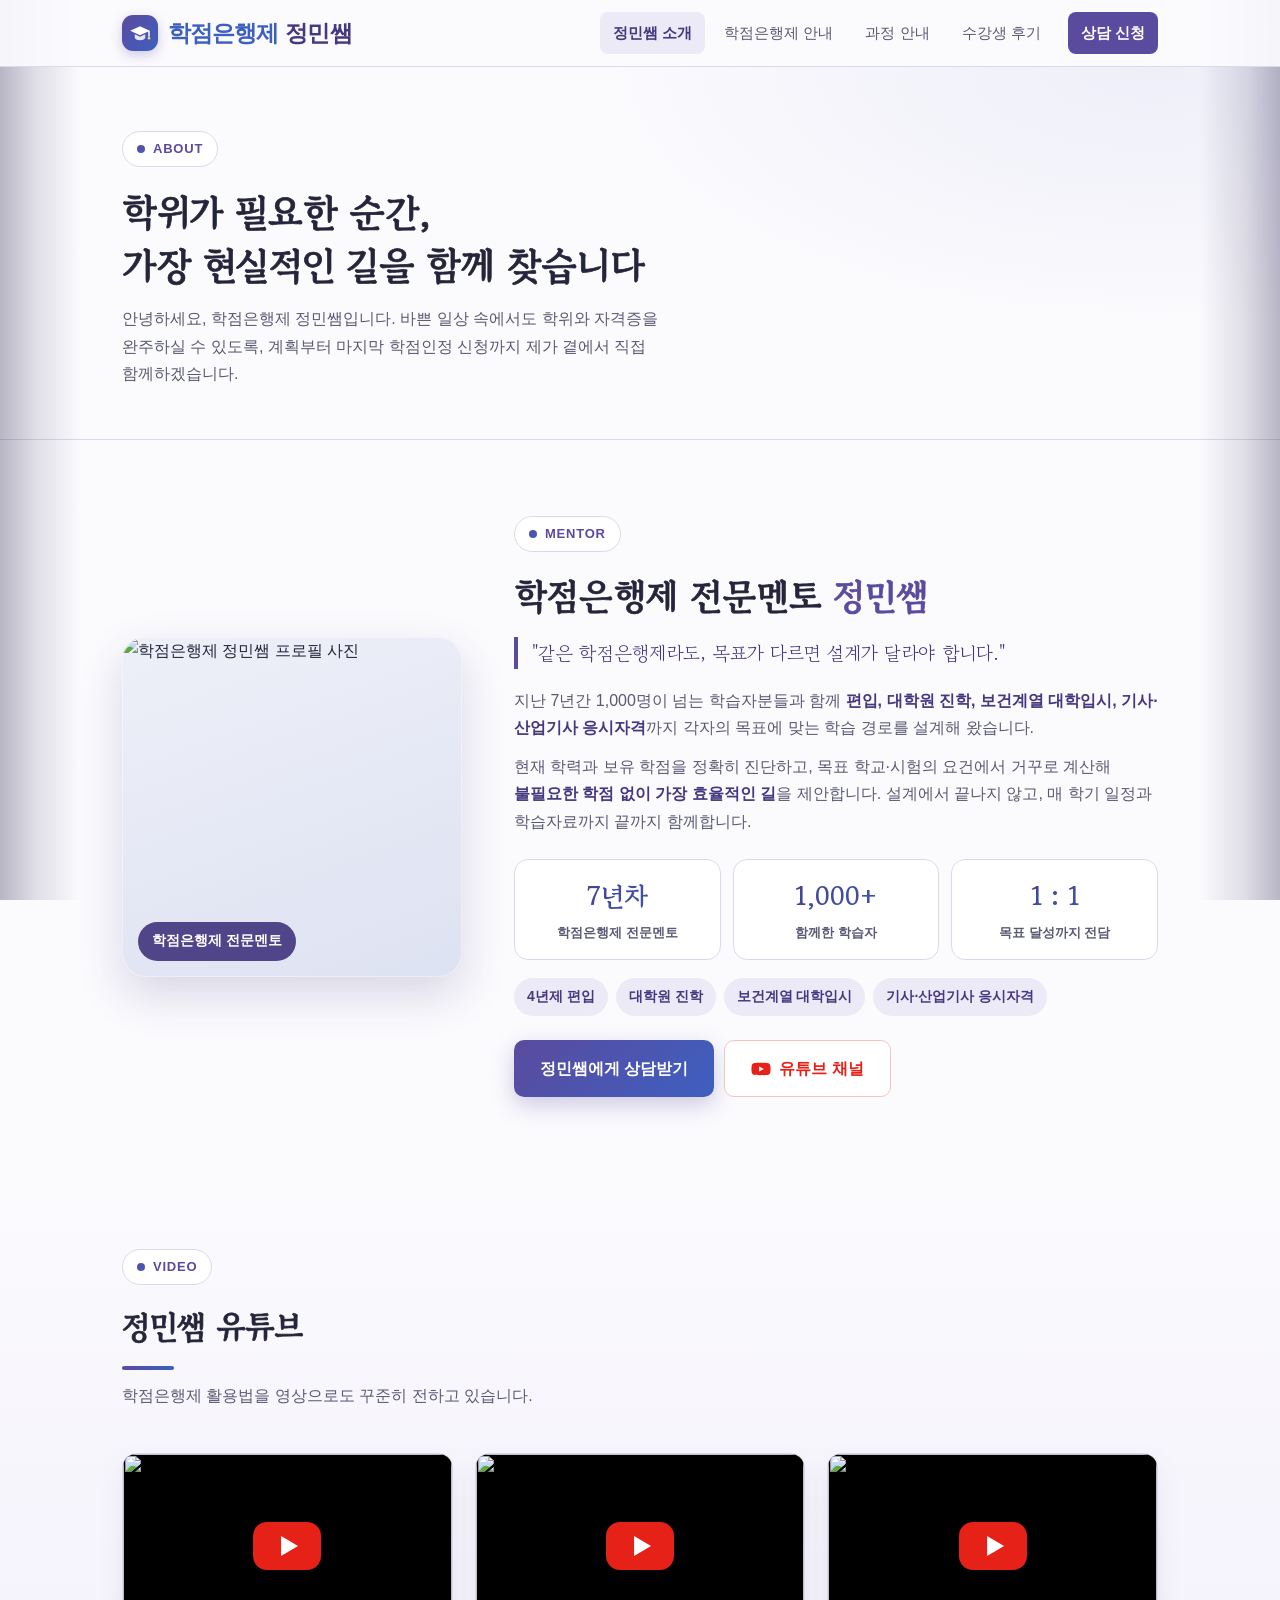
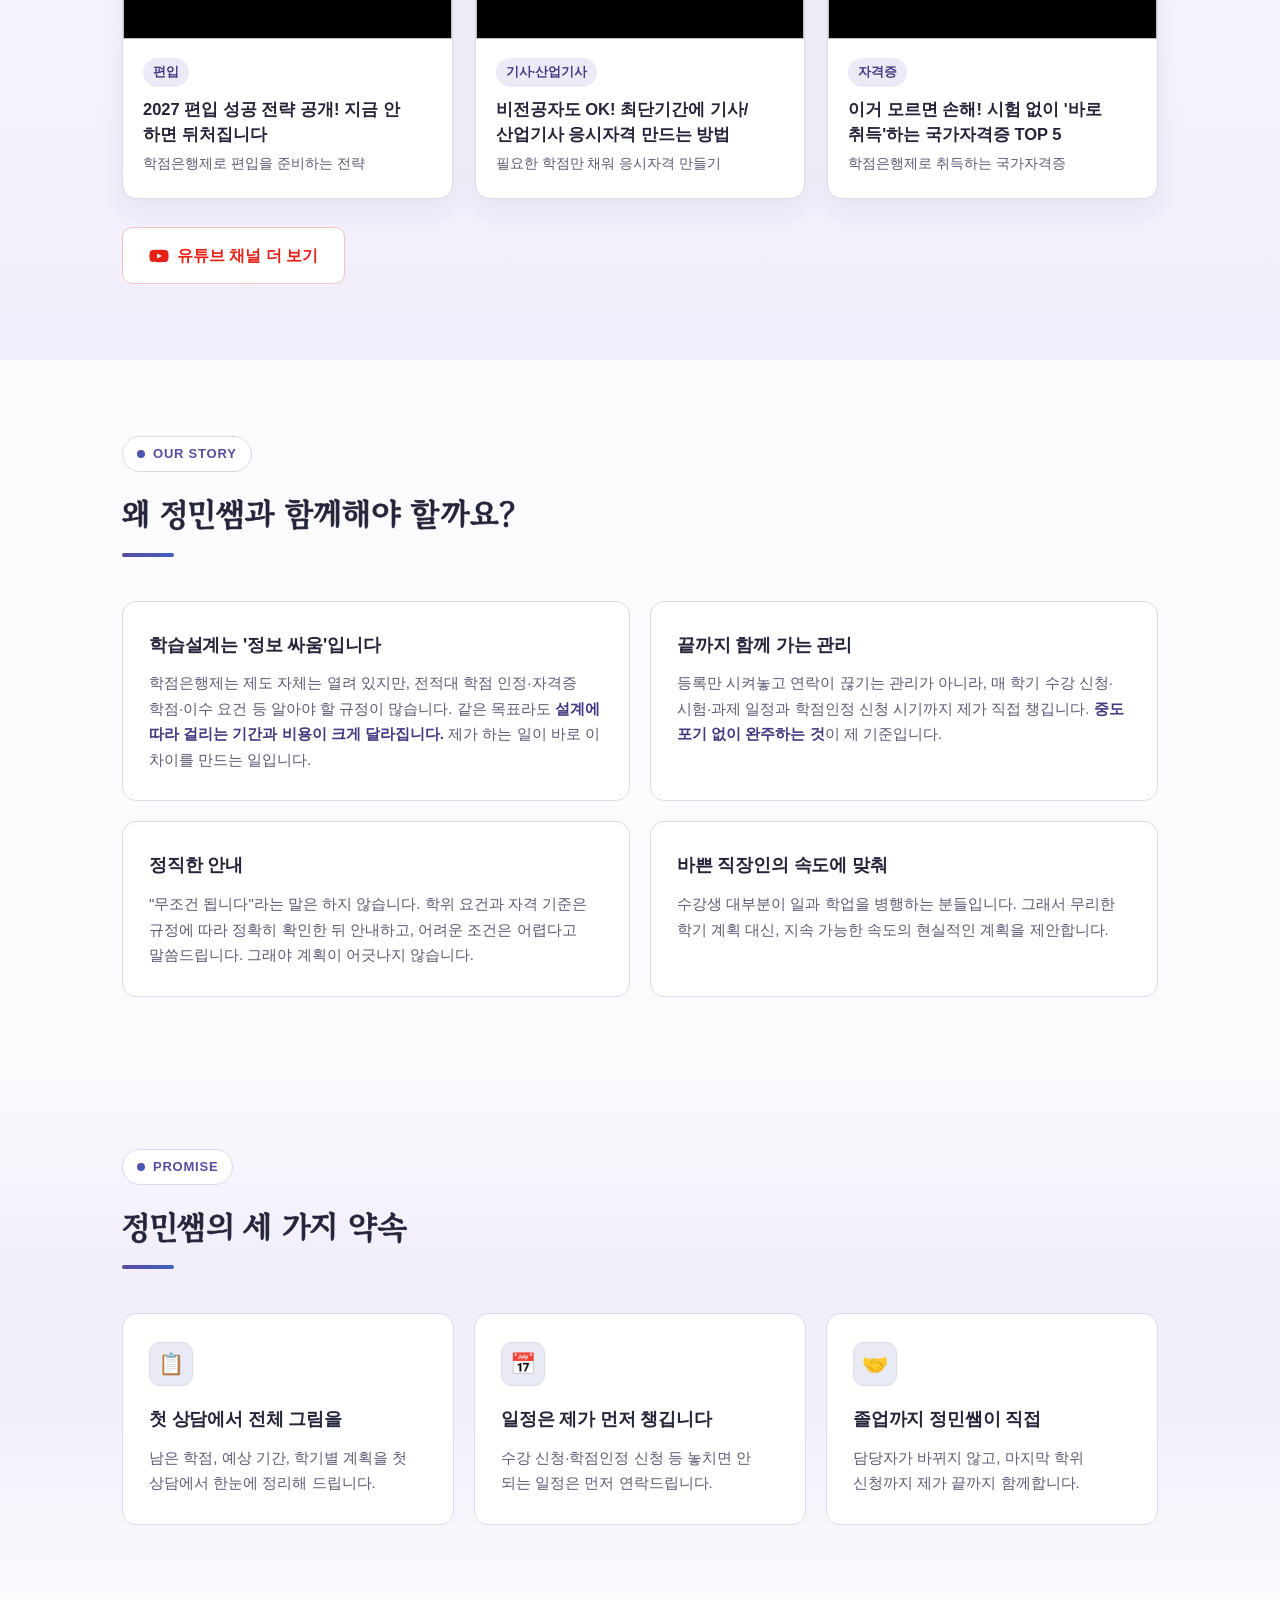
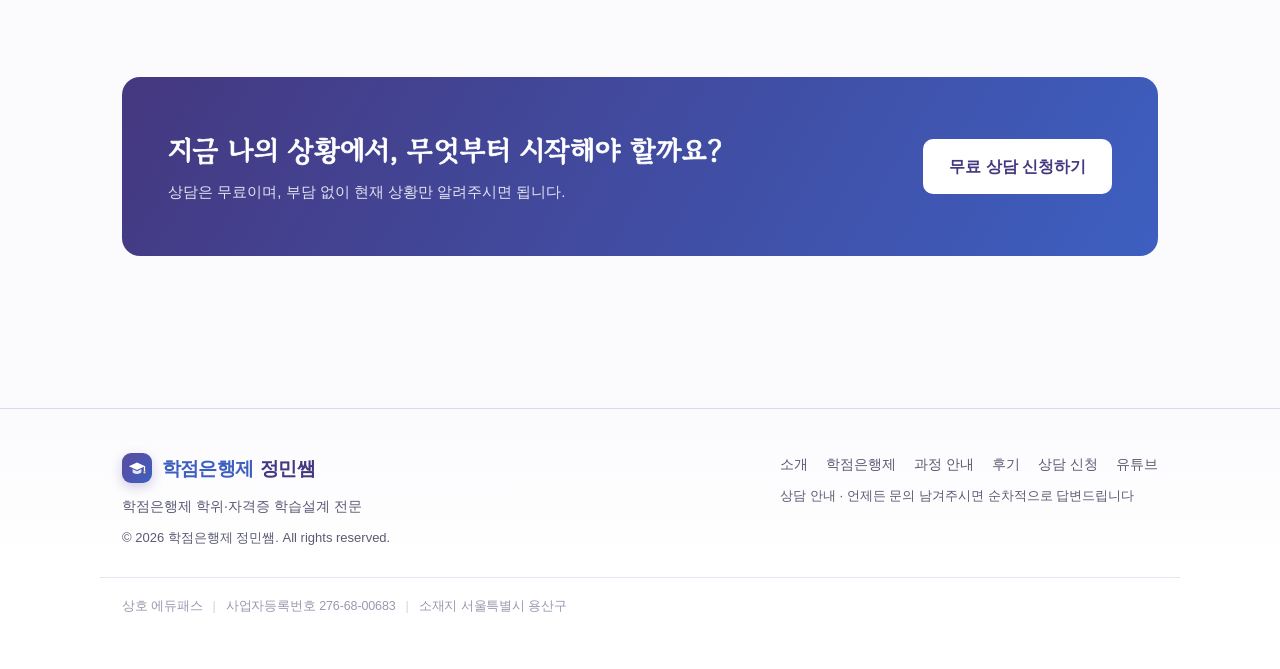
==== about.html @ a23fe47a "푸터에 사업자 정보 추가 (상호·등록번호·소재지) Co-Authored-By: Claude Opus 5.5 <noreply@anthropic.com>" ====
<!DOCTYPE html>
<html lang="ko">
<head>
<!-- Google Analytics (GA4) -->
<script async src="https://www.googletagmanager.com/gtag/js?id=G-W4PQZLHS39"></script>
<script>window.dataLayer=window.dataLayer||[];function gtag(){dataLayer.push(arguments);}gtag('js',new Date());gtag('config','G-W4PQZLHS39');</script>
<meta charset="UTF-8">
<meta name="viewport" content="width=device-width, initial-scale=1.0">
<title>정민쌤 소개 | 학점은행제 정민쌤</title>
<meta name="description" content="학점은행제 학습설계를 1:1로 돕는 정민쌤입니다. 상담부터 학위 취득까지 직접 함께합니다.">
<meta property="og:type" content="website">
<meta property="og:site_name" content="학점은행제 정민쌤">
<meta property="og:title" content="정민쌤 소개 | 학점은행제 정민쌤">
<meta property="og:description" content="학점은행제 학습설계를 1:1로 돕는 정민쌤입니다. 상담부터 학위 취득까지 직접 함께합니다.">
<link rel="canonical" href="https://xn--lg3by4kesd0xa0a5b863pbla.com/about.html">
<meta property="og:url" content="https://xn--lg3by4kesd0xa0a5b863pbla.com/about.html">
<meta property="og:image" content="https://xn--lg3by4kesd0xa0a5b863pbla.com/og-image.png">
<meta property="og:image:width" content="1200">
<meta property="og:image:height" content="630">
<meta name="twitter:card" content="summary_large_image">
<link rel="icon" href="favicon.svg" type="image/svg+xml">
<link rel="icon" href="favicon-32.png" sizes="32x32" type="image/png">
<link rel="apple-touch-icon" href="apple-touch-icon.png">
<link rel="stylesheet" href="style.css?v=19">
</head>
<body>

<header class="site-header">
  <div class="container header-inner">
    <a class="logo" href="index.html"><span class="logo-mark" aria-hidden="true"><svg viewBox="0 0 32 32"><path d="M16 7 3 13l13 6 11-5.1V21h2v-8z" fill="#fff"/><path d="M9 17.6V22c0 2 3.1 3.6 7 3.6s7-1.6 7-3.6v-4.4L16 21z" fill="#fff" opacity=".85"/><circle cx="28" cy="23" r="1.8" fill="#FFD966"/></svg></span><small>학점은행제</small><b>정민쌤</b></a>
    <button class="menu-btn" aria-label="메뉴 열기">☰</button>
    <nav class="gnb">
      <a href="about.html" class="active">정민쌤 소개</a>
      <a href="hakjeom.html">학점은행제 안내</a>
      <a href="courses.html">과정 안내</a>
      <a href="reviews.html">수강생 후기</a>
      <a href="contact.html" class="cta">상담 신청</a>
    </nav>
  </div>
</header>

<section class="page-head">
  <div class="container">
    <span class="chip">ABOUT</span>
    <h1>학위가 필요한 순간,<br>가장 현실적인 길을 함께 찾습니다</h1>
    <p>안녕하세요, 학점은행제 정민쌤입니다. 바쁜 일상 속에서도 학위와 자격증을 완주하실 수 있도록, 계획부터 마지막 학점인정 신청까지 제가 곁에서 직접 함께하겠습니다.</p>
  </div>
</section>

<section class="section profile-section">
  <div class="container">
    <div class="profile">
      <div class="profile-photo"><picture><source srcset="img/profile.webp" type="image/webp"><img src="img/profile.jpg" alt="학점은행제 정민쌤 프로필 사진" width="720" height="720" loading="lazy"></picture><span class="profile-badge">학점은행제 전문멘토</span></div>
      <div class="profile-body">
        <span class="chip">MENTOR</span>
        <h2>학점은행제 전문멘토 <em>정민쌤</em></h2>
        <p class="profile-quote">"같은 학점은행제라도, 목표가 다르면 설계가 달라야 합니다."</p>
        <p>지난 7년간 1,000명이 넘는 학습자분들과 함께 <b>편입, 대학원 진학, 보건계열 대학입시, 기사·산업기사 응시자격</b>까지 각자의 목표에 맞는 학습 경로를 설계해 왔습니다.</p>
        <p>현재 학력과 보유 학점을 정확히 진단하고, 목표 학교·시험의 요건에서 거꾸로 계산해 <b>불필요한 학점 없이 가장 효율적인 길</b>을 제안합니다. 설계에서 끝나지 않고, 매 학기 일정과 학습자료까지 끝까지 함께합니다.</p>
        <div class="profile-stats">
          <div><b>7년차</b><span>학점은행제 전문멘토</span></div>
          <div><b>1,000+</b><span>함께한 학습자</span></div>
          <div><b>1 : 1</b><span>목표 달성까지 전담</span></div>
        </div>
        <div class="profile-tags"><span>4년제 편입</span><span>대학원 진학</span><span>보건계열 대학입시</span><span>기사·산업기사 응시자격</span></div>
        <div class="profile-actions">
          <a href="contact.html" class="btn btn-primary">정민쌤에게 상담받기</a>
          <a href="https://www.youtube.com/@%ED%95%99%EC%A0%90%EC%9D%80%ED%96%89%EC%A0%95%EB%AF%BC%EC%8C%A4" class="btn btn-yt" target="_blank" rel="noopener"><svg viewBox="0 0 24 24" aria-hidden="true"><path fill="currentColor" d="M23 7.2a3 3 0 0 0-2.1-2.1C19 4.6 12 4.6 12 4.6s-7 0-8.9.5A3 3 0 0 0 1 7.2 31 31 0 0 0 .5 12 31 31 0 0 0 1 16.8a3 3 0 0 0 2.1 2.1c1.9.5 8.9.5 8.9.5s7 0 8.9-.5a3 3 0 0 0 2.1-2.1 31 31 0 0 0 .5-4.8 31 31 0 0 0-.5-4.8zM9.75 15.02V8.98L15.5 12z"/></svg> 유튜브 채널</a>
        </div>
      </div>
    </div>
  </div>
</section>

<section class="section video-sec video-sec-about">
  <div class="container">
    <div class="section-head">
      <span class="chip">VIDEO</span>
      <h2>정민쌤 유튜브</h2>
      <p>학점은행제 활용법을 영상으로도 꾸준히 전하고 있습니다.</p>
    </div>
    <div class="video-grid">
      <div class="video-card">
        <button type="button" class="yt-lite" data-id="HngKDcABtgk" aria-label="영상 재생: 2027 편입 성공 전략 공개! 지금 안 하면 뒤처집니다"><img src="https://i.ytimg.com/vi/HngKDcABtgk/maxresdefault.jpg" alt="" loading="lazy" width="1280" height="720"><span class="yt-play" aria-hidden="true"></span></button>
        <div class="video-meta"><span class="video-tag">편입</span><h3>2027 편입 성공 전략 공개! 지금 안 하면 뒤처집니다</h3><p>학점은행제로 편입을 준비하는 전략</p></div>
      </div>
      <div class="video-card">
        <button type="button" class="yt-lite" data-id="hidbJuIBbm8" aria-label="영상 재생: 비전공자도 OK! 최단기간에 기사/산업기사 응시자격 만드는 방법"><img src="https://i.ytimg.com/vi/hidbJuIBbm8/maxresdefault.jpg" alt="" loading="lazy" width="1280" height="720"><span class="yt-play" aria-hidden="true"></span></button>
        <div class="video-meta"><span class="video-tag">기사·산업기사</span><h3>비전공자도 OK! 최단기간에 기사/산업기사 응시자격 만드는 방법</h3><p>필요한 학점만 채워 응시자격 만들기</p></div>
      </div>
      <div class="video-card">
        <button type="button" class="yt-lite" data-id="t68PIwILsS4" aria-label="영상 재생: 이거 모르면 손해! 시험 없이 '바로 취득'하는 국가자격증 TOP 5"><img src="https://i.ytimg.com/vi/t68PIwILsS4/maxresdefault.jpg" alt="" loading="lazy" width="1280" height="720"><span class="yt-play" aria-hidden="true"></span></button>
        <div class="video-meta"><span class="video-tag">자격증</span><h3>이거 모르면 손해! 시험 없이 '바로 취득'하는 국가자격증 TOP 5</h3><p>학점은행제로 취득하는 국가자격증</p></div>
      </div>
    </div>
    <div class="video-more"><a href="https://www.youtube.com/@%ED%95%99%EC%A0%90%EC%9D%80%ED%96%89%EC%A0%95%EB%AF%BC%EC%8C%A4" class="btn btn-yt" target="_blank" rel="noopener"><svg viewBox="0 0 24 24" aria-hidden="true"><path fill="currentColor" d="M23 7.2a3 3 0 0 0-2.1-2.1C19 4.6 12 4.6 12 4.6s-7 0-8.9.5A3 3 0 0 0 1 7.2 31 31 0 0 0 .5 12 31 31 0 0 0 1 16.8a3 3 0 0 0 2.1 2.1c1.9.5 8.9.5 8.9.5s7 0 8.9-.5a3 3 0 0 0 2.1-2.1 31 31 0 0 0 .5-4.8 31 31 0 0 0-.5-4.8zM9.75 15.02V8.98L15.5 12z"/></svg> 유튜브 채널 더 보기</a></div>
  </div>
</section>

<section class="section">
  <div class="container">
    <div class="section-head">
      <span class="chip">OUR STORY</span>
      <h2>왜 정민쌤과 함께해야 할까요?</h2>
    </div>
    <div class="grid-2">
      <div class="card">
        <h3>학습설계는 '정보 싸움'입니다</h3>
        <p>학점은행제는 제도 자체는 열려 있지만, 전적대 학점 인정·자격증 학점·이수 요건 등 알아야 할 규정이 많습니다. 같은 목표라도 <b>설계에 따라 걸리는 기간과 비용이 크게 달라집니다.</b> 제가 하는 일이 바로 이 차이를 만드는 일입니다.</p>
      </div>
      <div class="card">
        <h3>끝까지 함께 가는 관리</h3>
        <p>등록만 시켜놓고 연락이 끊기는 관리가 아니라, 매 학기 수강 신청·시험·과제 일정과 학점인정 신청 시기까지 제가 직접 챙깁니다. <b>중도 포기 없이 완주하는 것</b>이 제 기준입니다.</p>
      </div>
      <div class="card">
        <h3>정직한 안내</h3>
        <p>"무조건 됩니다"라는 말은 하지 않습니다. 학위 요건과 자격 기준은 규정에 따라 정확히 확인한 뒤 안내하고, 어려운 조건은 어렵다고 말씀드립니다. 그래야 계획이 어긋나지 않습니다.</p>
      </div>
      <div class="card">
        <h3>바쁜 직장인의 속도에 맞춰</h3>
        <p>수강생 대부분이 일과 학업을 병행하는 분들입니다. 그래서 무리한 학기 계획 대신, 지속 가능한 속도의 현실적인 계획을 제안합니다.</p>
      </div>
    </div>
  </div>
</section>

<section class="section tint">
  <div class="container">
    <div class="section-head">
      <span class="chip">PROMISE</span>
      <h2>정민쌤의 세 가지 약속</h2>
    </div>
    <div class="grid-3">
      <div class="card">
        <div class="icon">📋</div>
        <h3>첫 상담에서 전체 그림을</h3>
        <p>남은 학점, 예상 기간, 학기별 계획을 첫 상담에서 한눈에 정리해 드립니다.</p>
      </div>
      <div class="card">
        <div class="icon">📅</div>
        <h3>일정은 제가 먼저 챙깁니다</h3>
        <p>수강 신청·학점인정 신청 등 놓치면 안 되는 일정은 먼저 연락드립니다.</p>
      </div>
      <div class="card">
        <div class="icon">🤝</div>
        <h3>졸업까지 정민쌤이 직접</h3>
        <p>담당자가 바뀌지 않고, 마지막 학위 신청까지 제가 끝까지 함께합니다.</p>
      </div>
    </div>
  </div>
</section>

<section class="section">
  <div class="container">
    <div class="cta-band">
      <div>
        <h2>지금 나의 상황에서, 무엇부터 시작해야 할까요?</h2>
        <p>상담은 무료이며, 부담 없이 현재 상황만 알려주시면 됩니다.</p>
      </div>
      <a href="contact.html" class="btn">무료 상담 신청하기</a>
    </div>
  </div>
</section>

<footer class="site-footer">
  <div class="container footer-inner">
    <div>
      <span class="logo"><span class="logo-mark" aria-hidden="true"><svg viewBox="0 0 32 32"><path d="M16 7 3 13l13 6 11-5.1V21h2v-8z" fill="#fff"/><path d="M9 17.6V22c0 2 3.1 3.6 7 3.6s7-1.6 7-3.6v-4.4L16 21z" fill="#fff" opacity=".85"/><circle cx="28" cy="23" r="1.8" fill="#FFD966"/></svg></span><small>학점은행제</small><b>정민쌤</b></span>
      <p>학점은행제 학위·자격증 학습설계 전문</p>
      <p class="copyright">© 2026 학점은행제 정민쌤. All rights reserved.</p>
    </div>
    <div>
      <div class="footer-links">
        <a href="about.html">소개</a>
        <a href="hakjeom.html">학점은행제</a>
        <a href="courses.html">과정 안내</a>
        <a href="reviews.html">후기</a>
        <a href="contact.html">상담 신청</a>
        <a class="footer-yt" href="https://www.youtube.com/@%ED%95%99%EC%A0%90%EC%9D%80%ED%96%89%EC%A0%95%EB%AF%BC%EC%8C%A4" target="_blank" rel="noopener">유튜브</a>
      </div>
      <p class="copyright">상담 안내 · 언제든 문의 남겨주시면 순차적으로 답변드립니다</p>
    </div>
  </div>
  <div class="container footer-biz">
    <span>상호 에듀패스</span><i aria-hidden="true">|</i><span>사업자등록번호 276-68-00683</span><i aria-hidden="true">|</i><span>소재지 서울특별시 용산구</span>
  </div>
</footer>

<script src="script.js?v=19"></script>
<script src="video.js?v=19"></script>
</body>
</html>
---- style.css ----
/* ============================================
   학점은행제 정민쌤 공용 스타일
   팔레트: paper #FBFAFD / ink #24243A / violet #5B4B9E
           blue #3D5FC0 / lilac #EDEAF8 / line #DDD9EC
   서체: Gowun Batang(제목) + Pretendard(본문)
   ============================================ */
@import url('https://cdn.jsdelivr.net/gh/orioncactus/pretendard@v1.3.9/dist/web/static/pretendard.min.css');
@import url('https://fonts.googleapis.com/css2?family=Gowun+Batang:wght@400;700&display=swap');

:root{
  --paper:#FBFAFD;
  --ink:#24243A;
  --sub:#5A5A74;
  --violet:#5B4B9E;
  --violet-deep:#453880;
  --blue:#3D5FC0;
  --lilac:#EDEAF8;
  --line:#DDD9EC;
  --white:#FFFFFF;
  --kakao:#FEE500;
  --radius:14px;
  --display:'Gowun Batang', serif;
  --body:'Pretendard', -apple-system, sans-serif;
}
*{margin:0;padding:0;box-sizing:border-box}
html{scroll-behavior:smooth}
body{font-family:var(--body);color:var(--ink);background:var(--paper);line-height:1.7;font-size:16px;word-break:keep-all;overflow-wrap:break-word}
img{max-width:100%;display:block}
a{color:inherit;text-decoration:none}
.container{max-width:1080px;margin:0 auto;padding:0 22px}

/* ---------- 헤더 ---------- */
.site-header{position:sticky;top:0;z-index:50;background:rgba(251,250,253,.92);backdrop-filter:blur(8px);border-bottom:1px solid var(--line)}
.header-inner{display:flex;align-items:center;justify-content:space-between;height:66px}
.logo{display:flex;align-items:center;gap:9px;font-family:var(--body);white-space:nowrap;line-height:1}
.logo{gap:7px}
.logo-mark{flex:none;width:36px;height:36px;border-radius:11px;background:linear-gradient(135deg,var(--violet),var(--blue));display:grid;place-items:center;margin-right:3px;box-shadow:0 4px 12px rgba(91,75,158,.28)}
.logo-mark svg{width:24px;height:24px}
.logo small,.logo b{font-size:23px;font-weight:900;letter-spacing:-.04em}
.logo small{color:var(--blue)}
.logo b{color:var(--violet-deep)}
.gnb{display:flex;gap:6px;align-items:center}
.gnb a{padding:8px 13px;border-radius:8px;font-size:15px;color:var(--sub);font-weight:500}
.gnb a:hover{background:var(--lilac);color:var(--violet-deep)}
.gnb a.active{color:var(--violet-deep);font-weight:700;background:var(--lilac)}
.gnb .cta{background:var(--violet);color:#fff;font-weight:700;margin-left:8px}
.gnb .cta:hover{background:var(--violet-deep);color:#fff}
.menu-btn{display:none;background:none;border:0;font-size:26px;color:var(--violet-deep);cursor:pointer}

/* ---------- 학점 칩(시그니처 요소) ---------- */
.chip{display:inline-flex;align-items:center;gap:8px;font-size:13px;font-weight:700;letter-spacing:.06em;color:var(--violet);background:var(--white);border:1px solid var(--line);border-radius:999px;padding:6px 14px;margin-bottom:18px}
.chip::before{content:"";width:8px;height:8px;border-radius:50%;background:linear-gradient(135deg,var(--violet),var(--blue))}

/* ---------- 히어로 ---------- */
.hero{padding:84px 0 72px;background:
  radial-gradient(680px 340px at 85% 0%, rgba(61,95,192,.08), transparent),
  radial-gradient(560px 300px at 0% 50%, rgba(91,75,158,.07), transparent)}
.hero-grid{display:grid;grid-template-columns:1.15fr .85fr;gap:56px;align-items:center}
.hero h1{font-family:var(--display);font-size:clamp(30px,4.4vw,44px);line-height:1.42;letter-spacing:-.01em;color:var(--ink)}
.hero h1 em{font-style:normal;color:var(--violet);border-bottom:6px solid rgba(91,75,158,.18)}
.hero p.lead{margin-top:20px;font-size:17.5px;color:var(--sub);max-width:34em}
.hero-actions{margin-top:32px;display:flex;gap:12px;flex-wrap:wrap}

.btn{display:inline-flex;align-items:center;justify-content:center;gap:8px;padding:14px 26px;border-radius:10px;font-weight:700;font-size:16px;border:0;cursor:pointer;transition:transform .15s ease, box-shadow .15s ease}
.btn:hover{transform:translateY(-2px)}
.btn-primary{background:linear-gradient(135deg,var(--violet),var(--blue));color:#fff;box-shadow:0 8px 22px rgba(91,75,158,.28)}
.btn-ghost{background:var(--white);color:var(--violet-deep);border:1.5px solid var(--line)}
.btn-kakao{background:var(--kakao);color:#3A1D1D}

/* 히어로 진도 카드 */
.progress-card{background:var(--white);border:1px solid var(--line);border-radius:var(--radius);padding:30px 28px;box-shadow:0 18px 44px rgba(36,36,58,.08)}
.progress-card h3{font-size:15px;color:var(--sub);font-weight:600;margin-bottom:20px}
.track{margin-bottom:20px}
.track .row{display:flex;justify-content:space-between;font-size:14px;margin-bottom:8px}
.track .row b{color:var(--violet-deep)}
.bar{height:10px;background:var(--lilac);border-radius:999px;overflow:hidden}
.bar i{display:block;height:100%;border-radius:999px;background:linear-gradient(90deg,var(--violet),var(--blue));width:0;transition:width 1.1s cubic-bezier(.22,1,.36,1)}
.progress-note{font-size:13px;color:var(--sub);border-top:1px dashed var(--line);padding-top:16px;margin-top:4px}

/* ---------- 섹션 공통 ---------- */
.section{padding:76px 0}
.section.tint{background:linear-gradient(180deg,var(--paper) 0%,#F2EFFB 35%,#F2EFFB 65%,var(--paper) 100%)}
.section-head{max-width:640px;margin-bottom:44px}
.section-head h2{font-family:var(--display);font-size:clamp(24px,3vw,32px);line-height:1.45;letter-spacing:-.01em}
.section-head p{margin-top:12px;color:var(--sub)}

/* ---------- 카드 그리드 ---------- */
.grid-3{display:grid;grid-template-columns:repeat(3,1fr);gap:20px}
.grid-2{display:grid;grid-template-columns:repeat(2,1fr);gap:20px}
.card{background:var(--white);border:1px solid var(--line);border-radius:var(--radius);padding:28px 26px;transition:box-shadow .2s ease, transform .2s ease}
.card:hover{box-shadow:0 14px 34px rgba(36,36,58,.09);transform:translateY(-3px)}
.card .icon{width:44px;height:44px;border-radius:11px;background:var(--lilac);display:flex;align-items:center;justify-content:center;font-size:21px;margin-bottom:18px}
.card h3{font-size:18px;margin-bottom:10px;letter-spacing:-.01em}
.card p{font-size:15px;color:var(--sub)}
.card .more{display:inline-block;margin-top:16px;font-size:14px;font-weight:700;color:var(--blue)}

/* ---------- 표 ---------- */
.table-wrap{overflow-x:auto;background:var(--white);border:1px solid var(--line);border-radius:var(--radius)}
table{width:100%;border-collapse:collapse;font-size:15px;min-width:560px}
th{background:var(--lilac);color:var(--violet-deep);font-weight:700;text-align:left;padding:14px 18px;white-space:nowrap}
td{padding:14px 18px;border-top:1px solid var(--line);color:var(--sub)}
td b{color:var(--ink)}

/* ---------- 절차 스텝 ---------- */
.steps{display:grid;grid-template-columns:repeat(4,1fr);gap:16px;counter-reset:step}
.step{background:var(--white);border:1px solid var(--line);border-radius:var(--radius);padding:26px 22px;position:relative}
.step::before{counter-increment:step;content:counter(step,decimal-leading-zero);font-family:var(--display);font-weight:700;font-size:15px;color:var(--blue);display:block;margin-bottom:12px}
.step h4{font-size:16.5px;margin-bottom:8px}
.step p{font-size:14px;color:var(--sub)}

/* ---------- 후기 ---------- */
.review-grid{display:grid;grid-template-columns:repeat(3,1fr);gap:20px}
.review{background:var(--white);border:1px solid var(--line);border-radius:var(--radius);padding:26px 24px;display:flex;flex-direction:column;gap:14px}
.review .stars{color:#E8A33D;font-size:15px;letter-spacing:2px}
.review .stars span{color:var(--sub);font-size:13px;letter-spacing:0;margin-left:6px}
.review blockquote{font-size:15px;color:var(--ink);line-height:1.75}
.review .who{font-size:13.5px;color:var(--sub);border-top:1px dashed var(--line);padding-top:14px}
.review .who b{color:var(--violet-deep)}

/* ---------- FAQ ---------- */
details{background:var(--white);border:1px solid var(--line);border-radius:12px;padding:0 22px;margin-bottom:12px}
summary{cursor:pointer;font-weight:700;font-size:16px;padding:18px 0;list-style:none;display:flex;justify-content:space-between;align-items:center}
summary::after{content:"+";font-size:20px;color:var(--violet);transition:transform .2s}
details[open] summary::after{transform:rotate(45deg)}
details .answer{padding:0 0 20px;color:var(--sub);font-size:15px}

/* ---------- 상담 폼 ---------- */
.contact-grid{display:grid;grid-template-columns:1fr .8fr;gap:36px;align-items:start}
.form-card{background:var(--white);border:1px solid var(--line);border-radius:var(--radius);padding:34px 30px}
.field{margin-bottom:20px}
.field label{display:block;font-size:14px;font-weight:700;margin-bottom:8px;color:var(--violet-deep)}
.field label .req{color:#C4453E}
.field input,.field select,.field textarea{width:100%;padding:13px 15px;border:1.5px solid var(--line);border-radius:10px;font-family:var(--body);font-size:15.5px;background:var(--paper);color:var(--ink);transition:border-color .15s}
.field input:focus,.field select:focus,.field textarea:focus{outline:none;border-color:var(--violet)}
.field textarea{min-height:130px;resize:vertical}
.agree{display:flex;gap:10px;align-items:flex-start;font-size:13.5px;color:var(--sub);margin-bottom:24px}
.agree input{margin-top:4px}
.side-card{background:var(--lilac);border-radius:var(--radius);padding:30px 28px}
.side-card h3{font-family:var(--display);font-size:20px;margin-bottom:14px}
.side-card ul{list-style:none;font-size:14.5px;color:var(--sub)}
.side-card li{padding:9px 0;border-bottom:1px dashed rgba(91,75,158,.2)}
.side-card li:last-child{border:0}
.side-card li b{color:var(--violet-deep)}
.form-status{margin-top:14px;font-size:14.5px;font-weight:700;min-height:1em}
.form-status.ok{color:#1F7A4D}
.form-status.error{color:#C0392B}
.form-note{font-size:13px;color:var(--sub);margin-top:14px}

/* ---------- CTA 배너 ---------- */
.cta-band{background:linear-gradient(120deg,var(--violet-deep),var(--blue));color:#fff;border-radius:18px;padding:52px 46px;display:flex;justify-content:space-between;align-items:center;gap:24px;flex-wrap:wrap}
.cta-band h2{font-family:var(--display);font-size:clamp(21px,2.6vw,28px);line-height:1.5}
.cta-band p{margin-top:8px;opacity:.85;font-size:15px}
.cta-band .btn{background:#fff;color:var(--violet-deep)}

/* ---------- 푸터 ---------- */
.site-footer{border-top:1px solid var(--line);padding:44px 0 52px;background:linear-gradient(180deg,var(--paper),var(--white) 60%);margin-top:76px}
.footer-inner{display:flex;justify-content:space-between;gap:30px;flex-wrap:wrap;font-size:14px;color:var(--sub)}
.footer-inner .logo{margin-bottom:12px}
.footer-inner .logo-mark{width:30px;height:30px;border-radius:9px}
.footer-inner .logo-mark svg{width:20px;height:20px}
.footer-inner .logo small,.footer-inner .logo b{font-size:19px}
.footer-links{display:flex;gap:18px}
.footer-links a:hover{color:var(--violet-deep)}
.copyright{margin-top:8px;font-size:13px}

/* ---------- 페이지 타이틀 ---------- */
.page-head{padding:64px 0 52px;border-bottom:1px solid var(--line);background:
  radial-gradient(560px 260px at 90% 0%, rgba(61,95,192,.07), transparent)}
.page-head h1{font-family:var(--display);font-size:clamp(27px,3.6vw,38px);letter-spacing:-.01em;line-height:1.4}
.page-head p{margin-top:14px;color:var(--sub);max-width:36em}

/* ---------- 반응형 ---------- */
@media (max-width:900px){
  .hero-grid,.contact-grid{grid-template-columns:1fr}
  .grid-3,.review-grid{grid-template-columns:repeat(2,1fr)}
  .steps{grid-template-columns:repeat(2,1fr)}
}
@media (max-width:640px){
  .gnb{position:fixed;inset:66px 0 auto 0;background:var(--white);flex-direction:column;align-items:stretch;padding:14px 18px 22px;border-bottom:1px solid var(--line);display:none}
  .gnb.open{display:flex}
  .gnb a{padding:13px 12px}
  .menu-btn{display:block}
  .grid-3,.grid-2,.review-grid,.steps{grid-template-columns:1fr}
  .hero{padding:56px 0 48px}
  .section{padding:56px 0}
  .cta-band{padding:38px 26px}
}
@media (prefers-reduced-motion:reduce){
  *{transition:none!important;animation:none!important}
  html{scroll-behavior:auto}
}

/* ============================================
   v2 추가 — 상담 카드 / 디자인 요소 강화
   ============================================ */


/* 본문 볼드 강조 색상 */
p b, blockquote b, .lead b{color:var(--violet-deep)}
.hl{background:linear-gradient(transparent 62%, rgba(91,75,158,.16) 62%);font-weight:700;color:var(--violet-deep)}

/* 히어로 배경 도트 패턴 */
.hero{position:relative}
.hero::before{content:"";position:absolute;inset:0;background-image:radial-gradient(rgba(91,75,158,.10) 1.2px, transparent 1.2px);background-size:26px 26px;mask-image:linear-gradient(to bottom, black, transparent 78%);pointer-events:none}
.hero .container{position:relative}

/* 섹션 제목 포인트 바 */
.section-head h2::after{content:"";display:block;width:52px;height:4px;border-radius:2px;background:linear-gradient(90deg,var(--violet),var(--blue));margin-top:16px}
.cta-band h2::after{display:none}

/* 상담 채팅 카드 (히어로) */
.chat-card{background:var(--white);border:1px solid var(--line);border-radius:18px;box-shadow:0 22px 52px rgba(36,36,58,.12);overflow:hidden}
.chat-head{display:flex;align-items:center;gap:12px;padding:16px 20px;background:linear-gradient(120deg,var(--violet-deep),var(--blue));color:#fff}
.chat-head .avatar{width:40px;height:40px;border-radius:50%;background:rgba(255,255,255,.18);display:flex;align-items:center;justify-content:center;font-size:19px;flex-shrink:0}
.chat-head b{display:block;font-size:15px}
.chat-head span{font-size:12px;opacity:.8}
.chat-head .online{margin-left:auto;font-size:12px;background:rgba(255,255,255,.16);padding:5px 11px;border-radius:999px;white-space:nowrap}
.chat-body{padding:22px 20px;display:flex;flex-direction:column;gap:12px;background:
  radial-gradient(420px 200px at 100% 0%, rgba(237,234,248,.6), transparent)}
.bubble{max-width:82%;padding:12px 16px;font-size:14.5px;line-height:1.6;border-radius:16px}
@media (prefers-reduced-motion:no-preference){.bubble{opacity:0;transform:translateY(8px);animation:bubbleIn .5s ease forwards}}
.bubble.user{align-self:flex-end;background:var(--lilac);color:var(--ink);border-bottom-right-radius:4px}
.bubble.planner{align-self:flex-start;background:linear-gradient(135deg,var(--violet),var(--blue));color:#fff;border-bottom-left-radius:4px}
.bubble:nth-child(1){animation-delay:.2s}
.bubble:nth-child(2){animation-delay:.9s}
.bubble:nth-child(3){animation-delay:1.7s}
.bubble:nth-child(4){animation-delay:2.5s}
@keyframes bubbleIn{to{opacity:1;transform:translateY(0)}}
.chat-foot{display:flex;align-items:center;gap:10px;border-top:1px solid var(--line);padding:13px 20px;font-size:13.5px;color:var(--sub)}
.chat-foot .dot{width:7px;height:7px;border-radius:50%;background:#3BB273;flex-shrink:0}

/* 숫자 스탯 밴드 */
.stats{display:grid;grid-template-columns:repeat(3,1fr);gap:16px;margin-top:56px}
.stat{border:2px solid transparent;background:linear-gradient(var(--white),var(--white)) padding-box,linear-gradient(135deg,var(--violet),var(--blue),#8FA8FF,var(--violet)) border-box;background-size:100% 100%,300% 300%;border-radius:var(--radius);padding:28px 22px;text-align:center;position:relative;box-shadow:0 10px 28px rgba(91,75,158,.16);animation:statBorder 6s ease infinite,statGlow 3s ease-in-out infinite;transition:transform .2s ease}
.stat:nth-child(2){animation-delay:0s,1s}
.stat:nth-child(3){animation-delay:0s,2s}
.stat:hover{transform:translateY(-4px)}
.stat b{display:block;font-family:var(--display);font-size:32px;letter-spacing:-.01em;margin-bottom:4px;background:linear-gradient(135deg,var(--violet-deep),var(--blue));-webkit-background-clip:text;background-clip:text;color:transparent}
.stat span{font-size:14.5px;font-weight:600;color:var(--ink)}
@keyframes statBorder{0%,100%{background-position:0 0,0% 50%}50%{background-position:0 0,100% 50%}}
@keyframes statGlow{0%,100%{box-shadow:0 10px 28px rgba(91,75,158,.14)}50%{box-shadow:0 10px 34px rgba(61,95,192,.32),0 0 0 4px rgba(91,75,158,.08)}}

/* 후기 카드 인용부호 장식 */
.review{position:relative}
.review::before{content:"\201C";position:absolute;top:8px;right:20px;font-family:var(--display);font-size:64px;line-height:1;color:var(--lilac);pointer-events:none}

/* 카드 아이콘 그라디언트 링 */
.card .icon{background:linear-gradient(135deg,rgba(91,75,158,.12),rgba(61,95,192,.12));border:1px solid var(--line)}

/* 스텝 카드 포인트 */
.step::after{content:"";position:absolute;left:22px;bottom:0;width:34px;height:3px;border-radius:2px 2px 0 0;background:linear-gradient(90deg,var(--violet),var(--blue))}

@media (max-width:640px){
  .stats{grid-template-columns:1fr;margin-top:40px}
  .chat-head .online{display:none}
}

/* 후기 → 카톡 캡처 보기 */
.review-more{margin-top:auto;align-self:flex-start;background:#FEE500;color:#3A1D1D;border:0;border-radius:8px;padding:9px 14px;font-family:var(--body);font-size:13.5px;font-weight:700;cursor:pointer;transition:transform .15s ease}
.review-more:hover{transform:translateY(-2px)}
.kakao-modal{position:fixed;inset:0;z-index:100;background:rgba(20,18,40,.6);display:none;align-items:center;justify-content:center;padding:16px}
.kakao-modal.open{display:flex}
.kakao-box{background:#B2C7DA;border-radius:16px;width:100%;max-width:420px;max-height:88vh;display:flex;flex-direction:column;overflow:hidden;box-shadow:0 24px 60px rgba(0,0,0,.3)}
.kakao-top{display:flex;align-items:center;justify-content:space-between;padding:14px 18px;background:var(--white);font-size:15px;color:var(--violet-deep)}
.kakao-close{background:none;border:0;font-size:20px;color:var(--sub);cursor:pointer;line-height:1}
.kakao-body{overflow-y:auto;padding:14px 12px 18px;display:flex;flex-direction:column;gap:10px}
.kakao-body img{width:100%;height:auto;border-radius:10px;display:block}
.kakao-note{background:var(--white);font-size:12px;color:var(--sub);padding:10px 18px;text-align:center}
.kk-date{align-self:center;background:rgba(0,0,0,.14);color:#fff;font-size:11.5px;padding:4px 12px;border-radius:12px;margin:6px 0}
.kk-row{display:flex;align-items:flex-end;gap:6px}
.kk-row.me{justify-content:flex-end}
.kk-row.them{align-items:flex-start;gap:8px}
.kk-avatar{flex:none;width:38px;height:38px;border-radius:14px;background:#9BBBD4 url("data:image/svg+xml,%3Csvg xmlns='http://www.w3.org/2000/svg' viewBox='0 0 24 24' fill='%23DCE8F2'%3E%3Ccircle cx='12' cy='9' r='4'/%3E%3Cpath d='M4 20c0-4 4-6 8-6s8 2 8 6z'/%3E%3C/svg%3E") center/70% no-repeat}
.kk-col{min-width:0;max-width:78%}
.kk-name{font-size:12px;color:#3B4A5A;margin-bottom:4px}
.kk-line{display:flex;align-items:flex-end;gap:6px}
.kk-bubble{font-size:13.5px;line-height:1.55;padding:8px 11px;border-radius:12px;word-break:keep-all;overflow-wrap:anywhere;color:#1E1E1E}
.kk-row.them .kk-bubble{background:#fff;border-top-left-radius:3px}
.kk-row.me .kk-bubble{background:#FEE500;border-top-right-radius:3px;max-width:78%}
.kk-time{flex:none;font-size:10.5px;color:#4E5D6C;white-space:nowrap}

/* 히어로 칩 확대 */
.hero{padding-top:56px}
.hero .chip{font-size:16px;padding:10px 20px;margin-bottom:24px;letter-spacing:.02em;color:var(--violet-deep);box-shadow:0 4px 14px rgba(91,75,158,.10)}
.hero .chip::before{width:9px;height:9px}
@media (max-width:640px){.hero{padding-top:40px}.hero .chip{font-size:14px;padding:8px 16px}}

@media (max-width:640px){.logo small,.logo b{font-size:20px}.logo-mark{width:32px;height:32px}.logo-mark svg{width:21px;height:21px}}

/* 빠른 상담 버튼 — PC: 우측 하단 동그라미 */
.quick-cta{position:fixed;right:24px;bottom:24px;z-index:60;display:flex;flex-direction:column;gap:12px}
.quick-cta a{position:relative;width:58px;height:58px;border-radius:50%;display:grid;place-items:center;box-shadow:0 8px 22px rgba(36,36,58,.22);transition:transform .15s ease,box-shadow .15s ease}
.quick-cta a:hover{transform:translateY(-3px) scale(1.04);box-shadow:0 12px 28px rgba(36,36,58,.28)}
.quick-cta .qc-ico{display:grid;place-items:center}
.quick-cta svg{width:26px;height:26px}
.quick-cta .qc-kakao{background:#FEE500;color:#3A1D1D}
.quick-cta .qc-apply{background:linear-gradient(135deg,var(--violet),var(--blue));color:#fff;border:2px solid #fff}
.quick-cta .qc-txt{position:absolute;right:70px;top:50%;transform:translateY(-50%);white-space:nowrap;background:var(--ink);color:#fff;font-size:13.5px;font-weight:700;padding:7px 12px;border-radius:8px;opacity:0;pointer-events:none;transition:opacity .15s ease}
.quick-cta a:hover .qc-txt{opacity:1}

/* 빠른 상담 버튼 — 모바일: 하단 고정 바 */
@media (max-width:640px){
  body{padding-bottom:78px}
  .quick-cta{left:0;right:0;bottom:0;flex-direction:row;gap:8px;padding:10px 12px calc(10px + env(safe-area-inset-bottom));background:rgba(255,255,255,.96);backdrop-filter:blur(8px);border-top:1px solid var(--line);box-shadow:0 -6px 20px rgba(36,36,58,.08)}
  .quick-cta a{flex:1;width:auto;height:50px;border-radius:12px;display:flex;align-items:center;justify-content:center;gap:6px;box-shadow:none}
  .quick-cta a:hover{transform:none;box-shadow:none}
  .quick-cta svg{width:19px;height:19px}
  .quick-cta .qc-txt{position:static;transform:none;opacity:1;background:none;color:inherit;padding:0;font-size:15.5px;font-weight:800}
}

/* 정민쌤 프로필 */
.profile{display:grid;grid-template-columns:340px 1fr;gap:52px;align-items:center}
.profile-photo{position:relative;border-radius:24px;overflow:hidden;background:linear-gradient(160deg,#EEF0F8,#DDE2F2);box-shadow:0 18px 44px rgba(69,56,128,.18)}
.profile-photo img{display:block;width:100%;height:auto;aspect-ratio:1/1;object-fit:cover}
.profile-photo::after{content:"";position:absolute;inset:0;border-radius:24px;box-shadow:inset 0 0 0 1px rgba(255,255,255,.4);pointer-events:none}
.profile-badge{position:absolute;left:16px;bottom:16px;background:rgba(69,56,128,.92);color:#fff;font-size:13.5px;font-weight:800;padding:8px 14px;border-radius:999px;backdrop-filter:blur(6px)}
.profile-body h2{font-family:var(--display);font-size:clamp(26px,3.2vw,36px);line-height:1.4;margin-bottom:16px}
.profile-body h2 em{font-style:normal;color:var(--violet)}
.profile-body > p{color:var(--sub);margin-bottom:12px}
.profile-quote{font-family:var(--display);font-size:19px;color:var(--violet-deep)!important;border-left:4px solid var(--violet);padding-left:14px;margin:4px 0 18px!important}
.profile-stats{display:grid;grid-template-columns:repeat(3,1fr);gap:12px;margin:24px 0 18px}
.profile-stats div{background:var(--white);border:1px solid var(--line);border-radius:14px;padding:14px 10px;text-align:center}
.profile-stats b{display:block;font-family:var(--display);font-size:26px;background:linear-gradient(135deg,var(--violet-deep),var(--blue));-webkit-background-clip:text;background-clip:text;color:transparent}
.profile-stats span{font-size:13px;color:var(--sub);font-weight:600}
.profile-tags{display:flex;flex-wrap:wrap;gap:8px;margin:6px 0 24px}
.profile-tags span{background:var(--lilac);color:var(--violet-deep);font-size:14px;font-weight:700;padding:7px 13px;border-radius:999px}
.profile-actions{display:flex;flex-wrap:wrap;gap:10px}
.btn-yt{background:#fff;color:#E62117;border:1.5px solid #F3C4C1}
.btn-yt svg{width:20px;height:20px}
.profile-compact{grid-template-columns:280px 1fr;gap:44px}
.mentor-mini{padding-bottom:0}
@media (max-width:900px){
  .profile,.profile-compact{grid-template-columns:1fr;gap:28px}
  .profile-photo{max-width:340px}
}
@media (max-width:640px){
  .profile-stats b{font-size:21px}
  .profile-stats span{font-size:12px}
  .profile-actions .btn{flex:1}
}

/* 제목 굵게 (Gowun Batang 유지, 획을 살짝 두껍게) */
.hero h1,.page-head h1,.section-head h2,.cta-band h2,.profile-body h2,.side-card h3{font-weight:700;-webkit-text-stroke:.7px currentColor;paint-order:stroke fill}
.hero h1{-webkit-text-stroke-width:.9px}

/* 메인 중간 섹션 컬러 밴드 */
.band-soft{background:linear-gradient(180deg,var(--paper) 0%,#EFEBFA 100%)}
.mentor-mini.band-soft{padding-bottom:76px}

.service-sec{background:linear-gradient(180deg,#EFEBFA 0%,#F4F6FD 55%,var(--paper) 100%)}
.service-sec .card{border:1.5px solid transparent;background:linear-gradient(var(--white),var(--white)) padding-box,linear-gradient(135deg,#D9D2F3,#C9D6F5) border-box;box-shadow:0 10px 26px rgba(69,56,128,.08)}
.service-sec .card:hover{background:linear-gradient(var(--white),var(--white)) padding-box,linear-gradient(135deg,var(--violet),var(--blue)) border-box;box-shadow:0 16px 36px rgba(69,56,128,.16)}
.service-sec .card .icon{width:54px;height:54px;border-radius:15px;font-size:26px;background:linear-gradient(135deg,var(--violet),var(--blue));box-shadow:0 8px 18px rgba(61,95,192,.28)}

.band-dark{position:relative;overflow:hidden;background:linear-gradient(135deg,var(--violet-deep) 0%,#4A4A9E 50%,var(--blue) 100%);color:#fff;border:0}
.band-dark::before,.band-dark::after{content:"";position:absolute;border-radius:50%;pointer-events:none}
.band-dark::before{width:460px;height:460px;right:-120px;top:-180px;background:rgba(255,255,255,.07)}
.band-dark::after{width:300px;height:300px;left:-90px;bottom:-140px;background:rgba(255,255,255,.05)}
.band-dark .container{position:relative;z-index:1}
.band-dark .chip{background:rgba(255,255,255,.12);border-color:rgba(255,255,255,.28);color:#fff}
.band-dark .chip::before{background:#FFD966}
.band-dark .section-head h2{color:#fff}
.band-dark .section-head h2::after{background:linear-gradient(90deg,#FFD966,#fff)}
.band-dark .card{background:rgba(255,255,255,.09);border:1px solid rgba(255,255,255,.22);backdrop-filter:blur(6px);counter-increment:why}
.band-dark .card:hover{background:rgba(255,255,255,.14);box-shadow:0 16px 36px rgba(20,15,60,.25)}
.band-dark .grid-3{counter-reset:why}
.band-dark .card h3{color:#fff}
.band-dark .card h3::before{content:"0" counter(why);display:block;font-family:var(--display);font-size:15px;color:#FFD966;margin-bottom:8px;-webkit-text-stroke:0}
.band-dark .card p{color:rgba(255,255,255,.82)}
.band-dark .card p b{color:#FFE9A6}

.band-review{background:linear-gradient(180deg,var(--paper) 0%,#F1EEFB 40%,#EEF1FC 75%,var(--paper) 100%)}
.band-review .review{border-color:#DCD5F2;box-shadow:0 10px 26px rgba(69,56,128,.07)}
.band-review .review::before{color:#DCD5F2}

/* 유튜브 영상 */
.video-sec{background:var(--paper)}
.video-sec-about{background:linear-gradient(180deg,var(--paper),#F1EEFB)}
.video-grid{display:grid;grid-template-columns:repeat(3,1fr);gap:22px}
.video-card{background:var(--white);border:1px solid var(--line);border-radius:var(--radius);overflow:hidden;box-shadow:0 10px 26px rgba(69,56,128,.08);transition:transform .2s ease,box-shadow .2s ease}
.video-card:hover{transform:translateY(-3px);box-shadow:0 16px 36px rgba(69,56,128,.16)}
.yt-lite,.yt-frame{display:block;width:100%;aspect-ratio:16/9;border:0}
.yt-lite{position:relative;padding:0;cursor:pointer;background:#000}
.yt-lite img{width:100%;height:100%;object-fit:cover;display:block;transition:opacity .2s ease}
.yt-lite:hover img{opacity:.85}
.yt-play{position:absolute;left:50%;top:50%;width:68px;height:48px;transform:translate(-50%,-50%);border-radius:14px;background:#E62117;box-shadow:0 6px 18px rgba(0,0,0,.35);transition:transform .15s ease}
.yt-play::after{content:"";position:absolute;left:50%;top:50%;transform:translate(-35%,-50%);border-style:solid;border-width:10px 0 10px 17px;border-color:transparent transparent transparent #fff}
.yt-lite:hover .yt-play{transform:translate(-50%,-50%) scale(1.08)}
.video-meta{padding:18px 20px 22px}
.video-tag{display:inline-block;background:var(--lilac);color:var(--violet-deep);font-size:12.5px;font-weight:800;padding:4px 10px;border-radius:999px;margin-bottom:10px}
.video-meta h3{font-size:16.5px;line-height:1.5;margin-bottom:6px}
.video-meta p{font-size:14px;color:var(--sub)}
.video-more{margin-top:28px}
.video-link{display:inline-block;margin-top:14px;color:#E62117!important}
.video-modal{position:fixed;inset:0;z-index:110;background:rgba(15,12,35,.75);display:none;align-items:center;justify-content:center;padding:16px}
.video-modal.open{display:flex}
.video-box{position:relative;width:100%;max-width:960px}
.video-slot iframe{display:block;width:100%;aspect-ratio:16/9;border:0;border-radius:12px;background:#000}
.video-close{position:absolute;right:0;top:-44px;background:none;border:0;color:#fff;font-size:26px;cursor:pointer;line-height:1}
@media (max-width:900px){.video-grid{grid-template-columns:1fr 1fr}}
@media (max-width:640px){.video-grid{grid-template-columns:1fr}}

/* PC 와이드 화면: 콘텐츠 바깥 좌우 여백을 가장자리로 갈수록 은은하게 어둡게 */
@media (min-width:1200px){
  body::after{content:"";position:fixed;inset:0;z-index:45;pointer-events:none;
    background:linear-gradient(90deg,
      rgba(30,22,70,.30) 0,
      rgba(30,22,70,.12) calc((50% - 560px) * .45),
      rgba(30,22,70,0) calc(50% - 560px),
      rgba(30,22,70,0) calc(50% + 560px),
      rgba(30,22,70,.12) calc(100% - (50% - 560px) * .45),
      rgba(30,22,70,.30) 100%)}
}

/* 상담폼 선택 버튼 (희망 상담 방식) */
.choice-group{display:grid;grid-template-columns:1fr 1fr;gap:10px}
.choice{position:relative;cursor:pointer;display:block;margin:0!important}
.choice input{position:absolute;opacity:0;width:1px;height:1px}
.choice span{display:flex;align-items:center;justify-content:center;height:50px;border:1.5px solid var(--line);border-radius:10px;background:var(--paper);font-size:15.5px;font-weight:700;color:var(--sub);transition:all .15s ease}
.choice:hover span{border-color:var(--violet)}
.choice input:checked + span{border-color:var(--violet);background:var(--lilac);color:var(--violet-deep);box-shadow:0 0 0 3px rgba(91,75,158,.12)}
.choice input:focus-visible + span{outline:2px solid var(--violet);outline-offset:2px}

/* 푸터 사업자 정보 */
.footer-biz{display:flex;flex-wrap:wrap;align-items:center;gap:6px 10px;margin-top:28px;padding-top:18px;border-top:1px solid rgba(221,217,238,.7);font-size:12.5px;color:#9B98B0;letter-spacing:-.01em}
.footer-biz i{font-style:normal;color:#D3D0E2}
@media (max-width:640px){.footer-biz{font-size:12px;gap:4px 8px}}
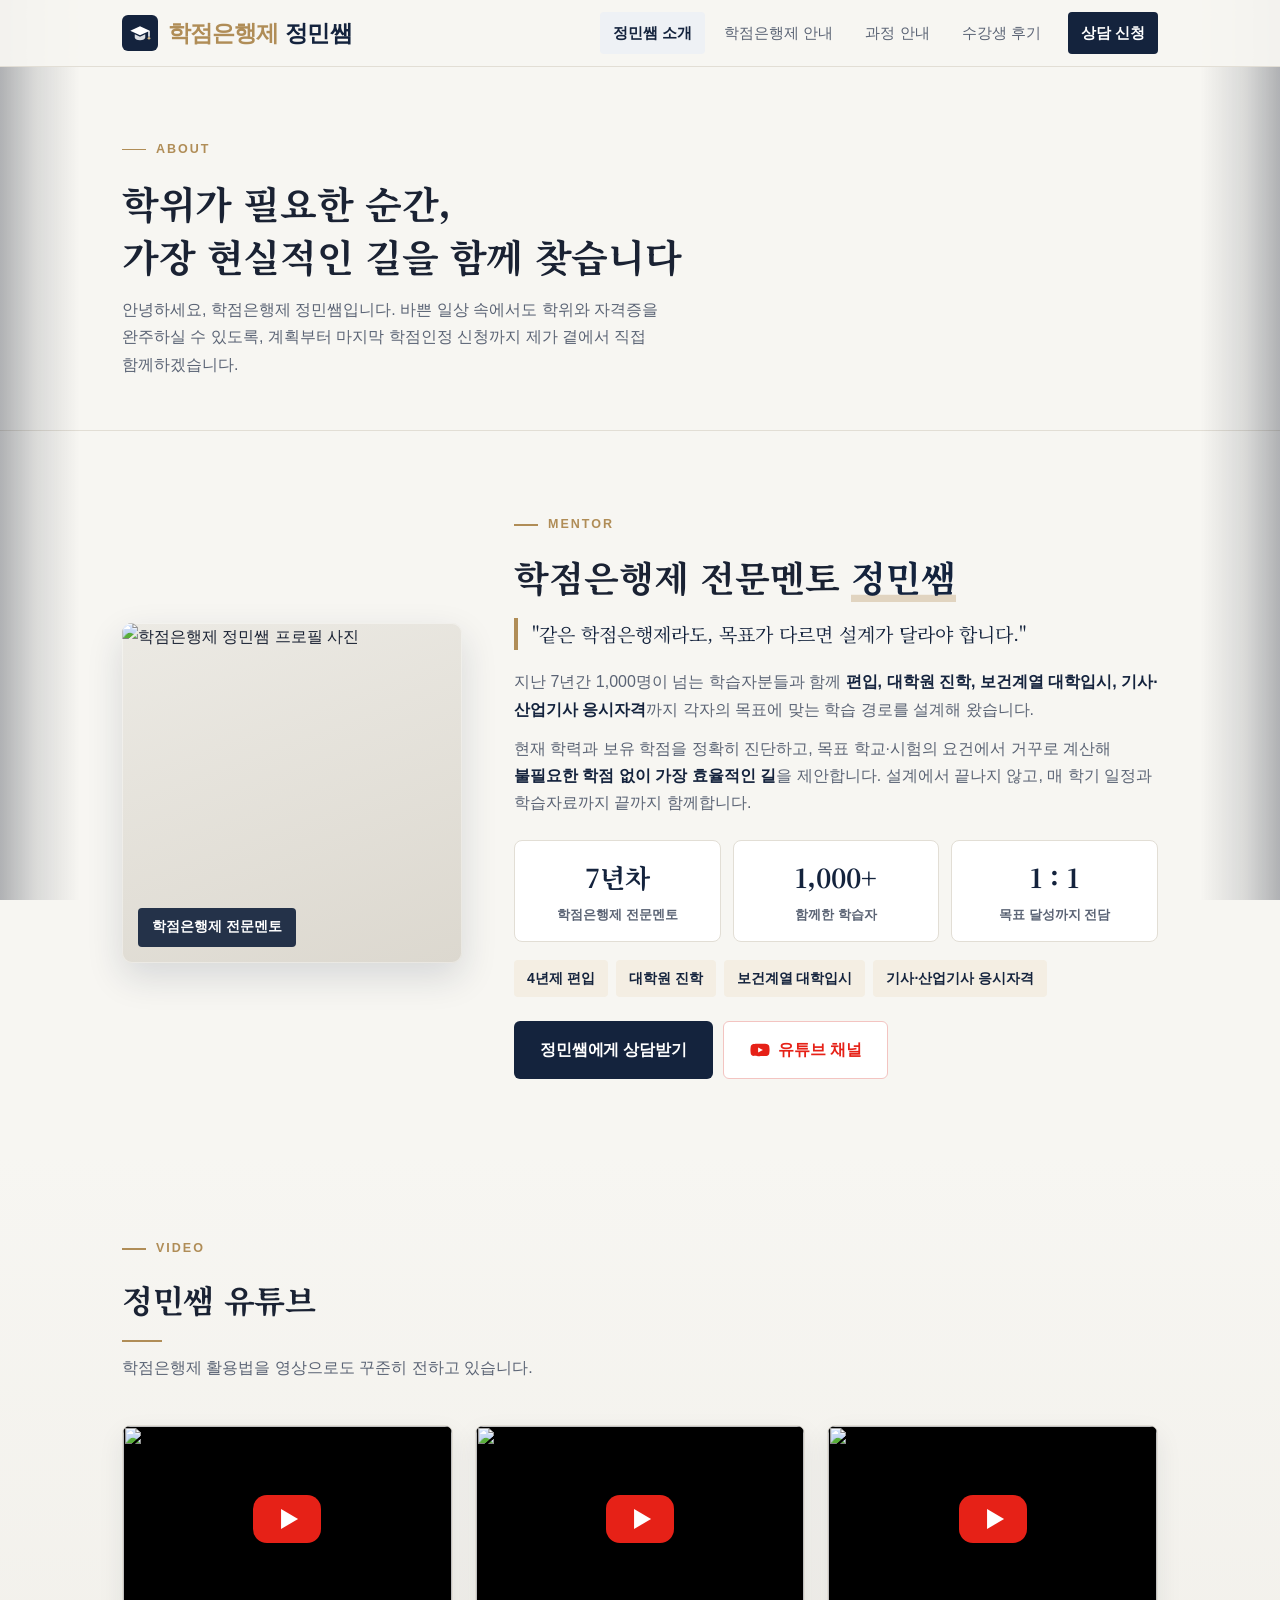
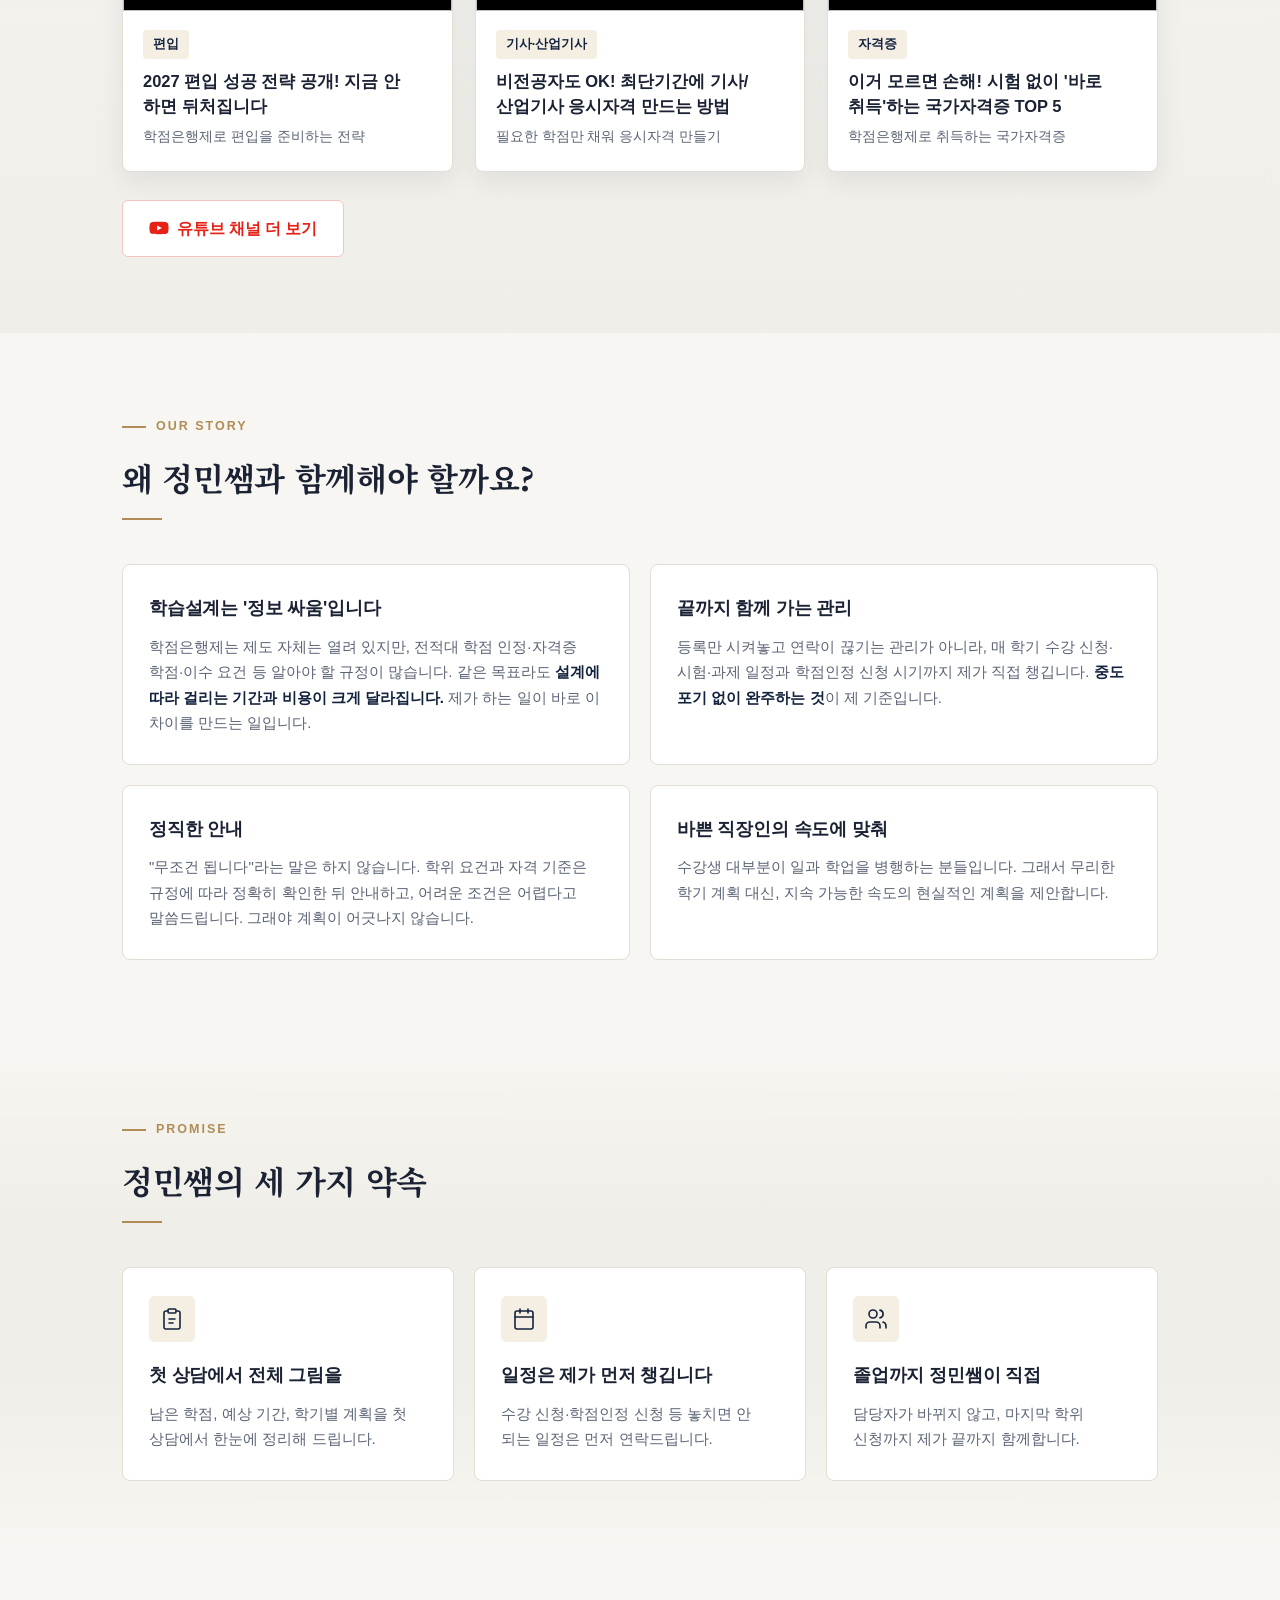
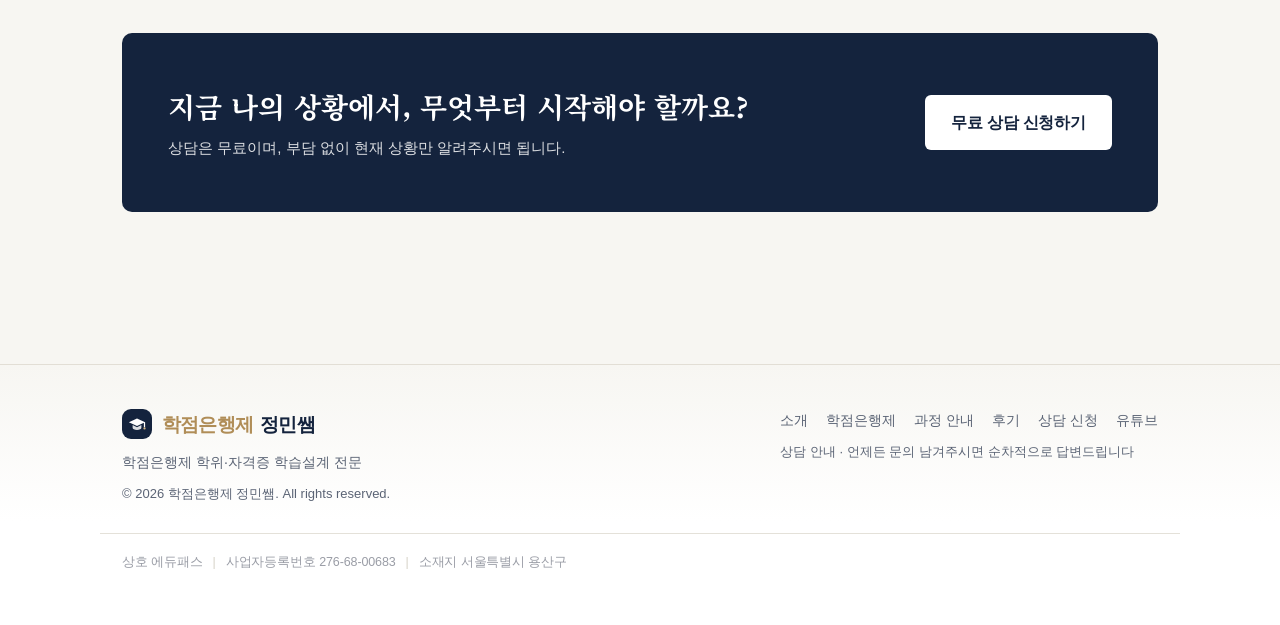
==== commit d99943f5: "네이비·골드 리디자인: 보라 계열 제거, 제목 본명조, 장식 정리 - 팔레트 네이비 #14233D + 골드 #B08D57 + 아이보리 배경 - 제목 Noto Serif KR(본명조" ====
--- a/about.html
+++ b/about.html
@@ -21,13 +21,13 @@
 <link rel="icon" href="favicon.svg" type="image/svg+xml">
 <link rel="icon" href="favicon-32.png" sizes="32x32" type="image/png">
 <link rel="apple-touch-icon" href="apple-touch-icon.png">
-<link rel="stylesheet" href="style.css?v=19">
+<link rel="stylesheet" href="style.css?v=20">
 </head>
 <body>
 
 <header class="site-header">
   <div class="container header-inner">
-    <a class="logo" href="index.html"><span class="logo-mark" aria-hidden="true"><svg viewBox="0 0 32 32"><path d="M16 7 3 13l13 6 11-5.1V21h2v-8z" fill="#fff"/><path d="M9 17.6V22c0 2 3.1 3.6 7 3.6s7-1.6 7-3.6v-4.4L16 21z" fill="#fff" opacity=".85"/><circle cx="28" cy="23" r="1.8" fill="#FFD966"/></svg></span><small>학점은행제</small><b>정민쌤</b></a>
+    <a class="logo" href="index.html"><span class="logo-mark" aria-hidden="true"><svg viewBox="0 0 32 32"><path d="M16 7 3 13l13 6 11-5.1V21h2v-8z" fill="#fff"/><path d="M9 17.6V22c0 2 3.1 3.6 7 3.6s7-1.6 7-3.6v-4.4L16 21z" fill="#fff" opacity=".85"/><circle cx="28" cy="23" r="1.8" fill="#D6BA8A"/></svg></span><small>학점은행제</small><b>정민쌤</b></a>
     <button class="menu-btn" aria-label="메뉴 열기">☰</button>
     <nav class="gnb">
       <a href="about.html" class="active">정민쌤 소개</a>
@@ -132,17 +132,17 @@
     </div>
     <div class="grid-3">
       <div class="card">
-        <div class="icon">📋</div>
+        <div class="icon"><svg viewBox="0 0 24 24" aria-hidden="true"><rect x="8" y="2" width="8" height="4" rx="1"/><path d="M16 4h2a2 2 0 0 1 2 2v14a2 2 0 0 1-2 2H6a2 2 0 0 1-2-2V6a2 2 0 0 1 2-2h2"/><path d="M9 12h6M9 16h4"/></svg></div>
         <h3>첫 상담에서 전체 그림을</h3>
         <p>남은 학점, 예상 기간, 학기별 계획을 첫 상담에서 한눈에 정리해 드립니다.</p>
       </div>
       <div class="card">
-        <div class="icon">📅</div>
+        <div class="icon"><svg viewBox="0 0 24 24" aria-hidden="true"><rect x="3" y="4" width="18" height="18" rx="2"/><path d="M16 2v4M8 2v4M3 10h18"/></svg></div>
         <h3>일정은 제가 먼저 챙깁니다</h3>
         <p>수강 신청·학점인정 신청 등 놓치면 안 되는 일정은 먼저 연락드립니다.</p>
       </div>
       <div class="card">
-        <div class="icon">🤝</div>
+        <div class="icon"><svg viewBox="0 0 24 24" aria-hidden="true"><path d="M16 21v-2a4 4 0 0 0-4-4H6a4 4 0 0 0-4 4v2"/><circle cx="9" cy="7" r="4"/><path d="M22 21v-2a4 4 0 0 0-3-3.9M16 3.1a4 4 0 0 1 0 7.8"/></svg></div>
         <h3>졸업까지 정민쌤이 직접</h3>
         <p>담당자가 바뀌지 않고, 마지막 학위 신청까지 제가 끝까지 함께합니다.</p>
       </div>
@@ -165,7 +165,7 @@
 <footer class="site-footer">
   <div class="container footer-inner">
     <div>
-      <span class="logo"><span class="logo-mark" aria-hidden="true"><svg viewBox="0 0 32 32"><path d="M16 7 3 13l13 6 11-5.1V21h2v-8z" fill="#fff"/><path d="M9 17.6V22c0 2 3.1 3.6 7 3.6s7-1.6 7-3.6v-4.4L16 21z" fill="#fff" opacity=".85"/><circle cx="28" cy="23" r="1.8" fill="#FFD966"/></svg></span><small>학점은행제</small><b>정민쌤</b></span>
+      <span class="logo"><span class="logo-mark" aria-hidden="true"><svg viewBox="0 0 32 32"><path d="M16 7 3 13l13 6 11-5.1V21h2v-8z" fill="#fff"/><path d="M9 17.6V22c0 2 3.1 3.6 7 3.6s7-1.6 7-3.6v-4.4L16 21z" fill="#fff" opacity=".85"/><circle cx="28" cy="23" r="1.8" fill="#D6BA8A"/></svg></span><small>학점은행제</small><b>정민쌤</b></span>
       <p>학점은행제 학위·자격증 학습설계 전문</p>
       <p class="copyright">© 2026 학점은행제 정민쌤. All rights reserved.</p>
     </div>
@@ -186,7 +186,7 @@
   </div>
 </footer>
 
-<script src="script.js?v=19"></script>
-<script src="video.js?v=19"></script>
+<script src="script.js?v=20"></script>
+<script src="video.js?v=20"></script>
 </body>
 </html>
--- a/style.css
+++ b/style.css
@@ -1,25 +1,29 @@
 /* ============================================
    학점은행제 정민쌤 공용 스타일
-   팔레트: paper #FBFAFD / ink #24243A / violet #5B4B9E
-           blue #3D5FC0 / lilac #EDEAF8 / line #DDD9EC
-   서체: Gowun Batang(제목) + Pretendard(본문)
+   팔레트(v3 네이비·골드): paper #F7F6F2 / ink #1A2233 / navy #14233D
+           navy-mid #24406A / gold #B08D57 / line #E2DED5
+   ※ 변수명 --violet* / --blue / --lilac 은 호환용으로 유지(값은 네이비 계열)
+   서체: Noto Serif KR(제목) + Pretendard(본문)
    ============================================ */
 @import url('https://cdn.jsdelivr.net/gh/orioncactus/pretendard@v1.3.9/dist/web/static/pretendard.min.css');
-@import url('https://fonts.googleapis.com/css2?family=Gowun+Batang:wght@400;700&display=swap');
+@import url('https://fonts.googleapis.com/css2?family=Noto+Serif+KR:wght@600;700;900&display=swap');
 
 :root{
-  --paper:#FBFAFD;
-  --ink:#24243A;
-  --sub:#5A5A74;
-  --violet:#5B4B9E;
-  --violet-deep:#453880;
-  --blue:#3D5FC0;
-  --lilac:#EDEAF8;
-  --line:#DDD9EC;
+  --paper:#F7F6F2;
+  --ink:#1A2233;
+  --sub:#5B6475;
+  --violet:#24406A;
+  --violet-deep:#14233D;
+  --blue:#2B4A75;
+  --lilac:#EEF1F5;
+  --line:#E2DED5;
+  --gold:#B08D57;
+  --gold-light:#D6BA8A;
+  --gold-soft:#F4EEE3;
   --white:#FFFFFF;
   --kakao:#FEE500;
-  --radius:14px;
-  --display:'Gowun Batang', serif;
+  --radius:8px;
+  --display:'Noto Serif KR', serif;
   --body:'Pretendard', -apple-system, sans-serif;
 }
 *{margin:0;padding:0;box-sizing:border-box}
@@ -30,11 +34,11 @@
 .container{max-width:1080px;margin:0 auto;padding:0 22px}
 
 /* ---------- 헤더 ---------- */
-.site-header{position:sticky;top:0;z-index:50;background:rgba(251,250,253,.92);backdrop-filter:blur(8px);border-bottom:1px solid var(--line)}
+.site-header{position:sticky;top:0;z-index:50;background:rgba(247,246,242,.94);backdrop-filter:blur(8px);border-bottom:1px solid var(--line)}
 .header-inner{display:flex;align-items:center;justify-content:space-between;height:66px}
 .logo{display:flex;align-items:center;gap:9px;font-family:var(--body);white-space:nowrap;line-height:1}
 .logo{gap:7px}
-.logo-mark{flex:none;width:36px;height:36px;border-radius:11px;background:linear-gradient(135deg,var(--violet),var(--blue));display:grid;place-items:center;margin-right:3px;box-shadow:0 4px 12px rgba(91,75,158,.28)}
+.logo-mark{flex:none;width:36px;height:36px;border-radius:11px;background:var(--violet-deep);display:grid;place-items:center;margin-right:3px;box-shadow:0 4px 12px rgba(20,35,61,.28)}
 .logo-mark svg{width:24px;height:24px}
 .logo small,.logo b{font-size:23px;font-weight:900;letter-spacing:-.04em}
 .logo small{color:var(--blue)}
@@ -49,21 +53,21 @@
 
 /* ---------- 학점 칩(시그니처 요소) ---------- */
 .chip{display:inline-flex;align-items:center;gap:8px;font-size:13px;font-weight:700;letter-spacing:.06em;color:var(--violet);background:var(--white);border:1px solid var(--line);border-radius:999px;padding:6px 14px;margin-bottom:18px}
-.chip::before{content:"";width:8px;height:8px;border-radius:50%;background:linear-gradient(135deg,var(--violet),var(--blue))}
+.chip::before{content:"";width:8px;height:8px;border-radius:50%;background:var(--violet-deep)}
 
 /* ---------- 히어로 ---------- */
 .hero{padding:84px 0 72px;background:
-  radial-gradient(680px 340px at 85% 0%, rgba(61,95,192,.08), transparent),
-  radial-gradient(560px 300px at 0% 50%, rgba(91,75,158,.07), transparent)}
+  radial-gradient(680px 340px at 85% 0%, rgba(43,74,117,.08), transparent),
+  radial-gradient(560px 300px at 0% 50%, rgba(20,35,61,.07), transparent)}
 .hero-grid{display:grid;grid-template-columns:1.15fr .85fr;gap:56px;align-items:center}
 .hero h1{font-family:var(--display);font-size:clamp(30px,4.4vw,44px);line-height:1.42;letter-spacing:-.01em;color:var(--ink)}
-.hero h1 em{font-style:normal;color:var(--violet);border-bottom:6px solid rgba(91,75,158,.18)}
+.hero h1 em{font-style:normal;color:var(--violet);border-bottom:6px solid rgba(20,35,61,.18)}
 .hero p.lead{margin-top:20px;font-size:17.5px;color:var(--sub);max-width:34em}
 .hero-actions{margin-top:32px;display:flex;gap:12px;flex-wrap:wrap}
 
 .btn{display:inline-flex;align-items:center;justify-content:center;gap:8px;padding:14px 26px;border-radius:10px;font-weight:700;font-size:16px;border:0;cursor:pointer;transition:transform .15s ease, box-shadow .15s ease}
 .btn:hover{transform:translateY(-2px)}
-.btn-primary{background:linear-gradient(135deg,var(--violet),var(--blue));color:#fff;box-shadow:0 8px 22px rgba(91,75,158,.28)}
+.btn-primary{background:var(--violet-deep);color:#fff;box-shadow:0 8px 22px rgba(20,35,61,.28)}
 .btn-ghost{background:var(--white);color:var(--violet-deep);border:1.5px solid var(--line)}
 .btn-kakao{background:var(--kakao);color:#3A1D1D}
 
@@ -74,12 +78,12 @@
 .track .row{display:flex;justify-content:space-between;font-size:14px;margin-bottom:8px}
 .track .row b{color:var(--violet-deep)}
 .bar{height:10px;background:var(--lilac);border-radius:999px;overflow:hidden}
-.bar i{display:block;height:100%;border-radius:999px;background:linear-gradient(90deg,var(--violet),var(--blue));width:0;transition:width 1.1s cubic-bezier(.22,1,.36,1)}
+.bar i{display:block;height:100%;border-radius:999px;background:var(--gold);width:0;transition:width 1.1s cubic-bezier(.22,1,.36,1)}
 .progress-note{font-size:13px;color:var(--sub);border-top:1px dashed var(--line);padding-top:16px;margin-top:4px}
 
 /* ---------- 섹션 공통 ---------- */
 .section{padding:76px 0}
-.section.tint{background:linear-gradient(180deg,var(--paper) 0%,#F2EFFB 35%,#F2EFFB 65%,var(--paper) 100%)}
+.section.tint{background:linear-gradient(180deg,var(--paper) 0%,#F0EEE8 35%,#F0EEE8 65%,var(--paper) 100%)}
 .section-head{max-width:640px;margin-bottom:44px}
 .section-head h2{font-family:var(--display);font-size:clamp(24px,3vw,32px);line-height:1.45;letter-spacing:-.01em}
 .section-head p{margin-top:12px;color:var(--sub)}
@@ -138,7 +142,7 @@
 .side-card{background:var(--lilac);border-radius:var(--radius);padding:30px 28px}
 .side-card h3{font-family:var(--display);font-size:20px;margin-bottom:14px}
 .side-card ul{list-style:none;font-size:14.5px;color:var(--sub)}
-.side-card li{padding:9px 0;border-bottom:1px dashed rgba(91,75,158,.2)}
+.side-card li{padding:9px 0;border-bottom:1px dashed rgba(20,35,61,.2)}
 .side-card li:last-child{border:0}
 .side-card li b{color:var(--violet-deep)}
 .form-status{margin-top:14px;font-size:14.5px;font-weight:700;min-height:1em}
@@ -147,7 +151,7 @@
 .form-note{font-size:13px;color:var(--sub);margin-top:14px}
 
 /* ---------- CTA 배너 ---------- */
-.cta-band{background:linear-gradient(120deg,var(--violet-deep),var(--blue));color:#fff;border-radius:18px;padding:52px 46px;display:flex;justify-content:space-between;align-items:center;gap:24px;flex-wrap:wrap}
+.cta-band{background:var(--violet-deep);color:#fff;border-radius:18px;padding:52px 46px;display:flex;justify-content:space-between;align-items:center;gap:24px;flex-wrap:wrap}
 .cta-band h2{font-family:var(--display);font-size:clamp(21px,2.6vw,28px);line-height:1.5}
 .cta-band p{margin-top:8px;opacity:.85;font-size:15px}
 .cta-band .btn{background:#fff;color:var(--violet-deep)}
@@ -165,7 +169,7 @@
 
 /* ---------- 페이지 타이틀 ---------- */
 .page-head{padding:64px 0 52px;border-bottom:1px solid var(--line);background:
-  radial-gradient(560px 260px at 90% 0%, rgba(61,95,192,.07), transparent)}
+  radial-gradient(560px 260px at 90% 0%, rgba(43,74,117,.07), transparent)}
 .page-head h1{font-family:var(--display);font-size:clamp(27px,3.6vw,38px);letter-spacing:-.01em;line-height:1.4}
 .page-head p{margin-top:14px;color:var(--sub);max-width:36em}
 
@@ -197,30 +201,30 @@
 
 /* 본문 볼드 강조 색상 */
 p b, blockquote b, .lead b{color:var(--violet-deep)}
-.hl{background:linear-gradient(transparent 62%, rgba(91,75,158,.16) 62%);font-weight:700;color:var(--violet-deep)}
+.hl{background:linear-gradient(transparent 62%, rgba(20,35,61,.16) 62%);font-weight:700;color:var(--violet-deep)}
 
 /* 히어로 배경 도트 패턴 */
 .hero{position:relative}
-.hero::before{content:"";position:absolute;inset:0;background-image:radial-gradient(rgba(91,75,158,.10) 1.2px, transparent 1.2px);background-size:26px 26px;mask-image:linear-gradient(to bottom, black, transparent 78%);pointer-events:none}
+.hero::before{content:"";position:absolute;inset:0;background-image:radial-gradient(rgba(20,35,61,.10) 1.2px, transparent 1.2px);background-size:26px 26px;mask-image:linear-gradient(to bottom, black, transparent 78%);pointer-events:none}
 .hero .container{position:relative}
 
 /* 섹션 제목 포인트 바 */
-.section-head h2::after{content:"";display:block;width:52px;height:4px;border-radius:2px;background:linear-gradient(90deg,var(--violet),var(--blue));margin-top:16px}
+.section-head h2::after{content:"";display:block;width:52px;height:4px;border-radius:2px;background:var(--gold);margin-top:16px}
 .cta-band h2::after{display:none}
 
 /* 상담 채팅 카드 (히어로) */
 .chat-card{background:var(--white);border:1px solid var(--line);border-radius:18px;box-shadow:0 22px 52px rgba(36,36,58,.12);overflow:hidden}
-.chat-head{display:flex;align-items:center;gap:12px;padding:16px 20px;background:linear-gradient(120deg,var(--violet-deep),var(--blue));color:#fff}
+.chat-head{display:flex;align-items:center;gap:12px;padding:16px 20px;background:var(--violet-deep);color:#fff}
 .chat-head .avatar{width:40px;height:40px;border-radius:50%;background:rgba(255,255,255,.18);display:flex;align-items:center;justify-content:center;font-size:19px;flex-shrink:0}
 .chat-head b{display:block;font-size:15px}
 .chat-head span{font-size:12px;opacity:.8}
 .chat-head .online{margin-left:auto;font-size:12px;background:rgba(255,255,255,.16);padding:5px 11px;border-radius:999px;white-space:nowrap}
 .chat-body{padding:22px 20px;display:flex;flex-direction:column;gap:12px;background:
-  radial-gradient(420px 200px at 100% 0%, rgba(237,234,248,.6), transparent)}
+  radial-gradient(420px 200px at 100% 0%, rgba(238,241,245,.6), transparent)}
 .bubble{max-width:82%;padding:12px 16px;font-size:14.5px;line-height:1.6;border-radius:16px}
 @media (prefers-reduced-motion:no-preference){.bubble{opacity:0;transform:translateY(8px);animation:bubbleIn .5s ease forwards}}
 .bubble.user{align-self:flex-end;background:var(--lilac);color:var(--ink);border-bottom-right-radius:4px}
-.bubble.planner{align-self:flex-start;background:linear-gradient(135deg,var(--violet),var(--blue));color:#fff;border-bottom-left-radius:4px}
+.bubble.planner{align-self:flex-start;background:var(--violet-deep);color:#fff;border-bottom-left-radius:4px}
 .bubble:nth-child(1){animation-delay:.2s}
 .bubble:nth-child(2){animation-delay:.9s}
 .bubble:nth-child(3){animation-delay:1.7s}
@@ -231,24 +235,24 @@
 
 /* 숫자 스탯 밴드 */
 .stats{display:grid;grid-template-columns:repeat(3,1fr);gap:16px;margin-top:56px}
-.stat{border:2px solid transparent;background:linear-gradient(var(--white),var(--white)) padding-box,linear-gradient(135deg,var(--violet),var(--blue),#8FA8FF,var(--violet)) border-box;background-size:100% 100%,300% 300%;border-radius:var(--radius);padding:28px 22px;text-align:center;position:relative;box-shadow:0 10px 28px rgba(91,75,158,.16);animation:statBorder 6s ease infinite,statGlow 3s ease-in-out infinite;transition:transform .2s ease}
+.stat{border:2px solid transparent;background:linear-gradient(var(--white),var(--white)) padding-box,linear-gradient(135deg,var(--violet),var(--blue),#8FA8FF,var(--violet)) border-box;background-size:100% 100%,300% 300%;border-radius:var(--radius);padding:28px 22px;text-align:center;position:relative;box-shadow:0 10px 28px rgba(20,35,61,.16);animation:statBorder 6s ease infinite,statGlow 3s ease-in-out infinite;transition:transform .2s ease}
 .stat:nth-child(2){animation-delay:0s,1s}
 .stat:nth-child(3){animation-delay:0s,2s}
 .stat:hover{transform:translateY(-4px)}
 .stat b{display:block;font-family:var(--display);font-size:32px;letter-spacing:-.01em;margin-bottom:4px;background:linear-gradient(135deg,var(--violet-deep),var(--blue));-webkit-background-clip:text;background-clip:text;color:transparent}
 .stat span{font-size:14.5px;font-weight:600;color:var(--ink)}
 @keyframes statBorder{0%,100%{background-position:0 0,0% 50%}50%{background-position:0 0,100% 50%}}
-@keyframes statGlow{0%,100%{box-shadow:0 10px 28px rgba(91,75,158,.14)}50%{box-shadow:0 10px 34px rgba(61,95,192,.32),0 0 0 4px rgba(91,75,158,.08)}}
+@keyframes statGlow{0%,100%{box-shadow:0 10px 28px rgba(20,35,61,.14)}50%{box-shadow:0 10px 34px rgba(43,74,117,.32),0 0 0 4px rgba(20,35,61,.08)}}
 
 /* 후기 카드 인용부호 장식 */
 .review{position:relative}
 .review::before{content:"\201C";position:absolute;top:8px;right:20px;font-family:var(--display);font-size:64px;line-height:1;color:var(--lilac);pointer-events:none}
 
 /* 카드 아이콘 그라디언트 링 */
-.card .icon{background:linear-gradient(135deg,rgba(91,75,158,.12),rgba(61,95,192,.12));border:1px solid var(--line)}
+.card .icon{background:linear-gradient(135deg,rgba(20,35,61,.12),rgba(43,74,117,.12));border:1px solid var(--line)}
 
 /* 스텝 카드 포인트 */
-.step::after{content:"";position:absolute;left:22px;bottom:0;width:34px;height:3px;border-radius:2px 2px 0 0;background:linear-gradient(90deg,var(--violet),var(--blue))}
+.step::after{content:"";position:absolute;left:22px;bottom:0;width:34px;height:3px;border-radius:2px 2px 0 0;background:var(--gold)}
 
 @media (max-width:640px){
   .stats{grid-template-columns:1fr;margin-top:40px}
@@ -258,7 +262,7 @@
 /* 후기 → 카톡 캡처 보기 */
 .review-more{margin-top:auto;align-self:flex-start;background:#FEE500;color:#3A1D1D;border:0;border-radius:8px;padding:9px 14px;font-family:var(--body);font-size:13.5px;font-weight:700;cursor:pointer;transition:transform .15s ease}
 .review-more:hover{transform:translateY(-2px)}
-.kakao-modal{position:fixed;inset:0;z-index:100;background:rgba(20,18,40,.6);display:none;align-items:center;justify-content:center;padding:16px}
+.kakao-modal{position:fixed;inset:0;z-index:100;background:rgba(10,16,28,.6);display:none;align-items:center;justify-content:center;padding:16px}
 .kakao-modal.open{display:flex}
 .kakao-box{background:#B2C7DA;border-radius:16px;width:100%;max-width:420px;max-height:88vh;display:flex;flex-direction:column;overflow:hidden;box-shadow:0 24px 60px rgba(0,0,0,.3)}
 .kakao-top{display:flex;align-items:center;justify-content:space-between;padding:14px 18px;background:var(--white);font-size:15px;color:var(--violet-deep)}
@@ -281,7 +285,7 @@
 
 /* 히어로 칩 확대 */
 .hero{padding-top:56px}
-.hero .chip{font-size:16px;padding:10px 20px;margin-bottom:24px;letter-spacing:.02em;color:var(--violet-deep);box-shadow:0 4px 14px rgba(91,75,158,.10)}
+.hero .chip{font-size:16px;padding:10px 20px;margin-bottom:24px;letter-spacing:.02em;color:var(--violet-deep);box-shadow:0 4px 14px rgba(20,35,61,.10)}
 .hero .chip::before{width:9px;height:9px}
 @media (max-width:640px){.hero{padding-top:40px}.hero .chip{font-size:14px;padding:8px 16px}}
 
@@ -294,7 +298,7 @@
 .quick-cta .qc-ico{display:grid;place-items:center}
 .quick-cta svg{width:26px;height:26px}
 .quick-cta .qc-kakao{background:#FEE500;color:#3A1D1D}
-.quick-cta .qc-apply{background:linear-gradient(135deg,var(--violet),var(--blue));color:#fff;border:2px solid #fff}
+.quick-cta .qc-apply{background:var(--violet-deep);color:#fff;border:2px solid #fff}
 .quick-cta .qc-txt{position:absolute;right:70px;top:50%;transform:translateY(-50%);white-space:nowrap;background:var(--ink);color:#fff;font-size:13.5px;font-weight:700;padding:7px 12px;border-radius:8px;opacity:0;pointer-events:none;transition:opacity .15s ease}
 .quick-cta a:hover .qc-txt{opacity:1}
 
@@ -310,10 +314,10 @@
 
 /* 정민쌤 프로필 */
 .profile{display:grid;grid-template-columns:340px 1fr;gap:52px;align-items:center}
-.profile-photo{position:relative;border-radius:24px;overflow:hidden;background:linear-gradient(160deg,#EEF0F8,#DDE2F2);box-shadow:0 18px 44px rgba(69,56,128,.18)}
+.profile-photo{position:relative;border-radius:24px;overflow:hidden;background:linear-gradient(160deg,#ECEAE4,#DCD8CF);box-shadow:0 18px 44px rgba(20,35,61,.18)}
 .profile-photo img{display:block;width:100%;height:auto;aspect-ratio:1/1;object-fit:cover}
 .profile-photo::after{content:"";position:absolute;inset:0;border-radius:24px;box-shadow:inset 0 0 0 1px rgba(255,255,255,.4);pointer-events:none}
-.profile-badge{position:absolute;left:16px;bottom:16px;background:rgba(69,56,128,.92);color:#fff;font-size:13.5px;font-weight:800;padding:8px 14px;border-radius:999px;backdrop-filter:blur(6px)}
+.profile-badge{position:absolute;left:16px;bottom:16px;background:rgba(20,35,61,.92);color:#fff;font-size:13.5px;font-weight:800;padding:8px 14px;border-radius:999px;backdrop-filter:blur(6px)}
 .profile-body h2{font-family:var(--display);font-size:clamp(26px,3.2vw,36px);line-height:1.4;margin-bottom:16px}
 .profile-body h2 em{font-style:normal;color:var(--violet)}
 .profile-body > p{color:var(--sub);margin-bottom:12px}
@@ -339,46 +343,46 @@
   .profile-actions .btn{flex:1}
 }
 
-/* 제목 굵게 (Gowun Batang 유지, 획을 살짝 두껍게) */
-.hero h1,.page-head h1,.section-head h2,.cta-band h2,.profile-body h2,.side-card h3{font-weight:700;-webkit-text-stroke:.7px currentColor;paint-order:stroke fill}
-.hero h1{-webkit-text-stroke-width:.9px}
+/* 제목 굵기 */
+.hero h1,.page-head h1,.section-head h2,.cta-band h2,.profile-body h2,.side-card h3{font-weight:700}
+.hero h1{font-weight:900}
 
 /* 메인 중간 섹션 컬러 밴드 */
-.band-soft{background:linear-gradient(180deg,var(--paper) 0%,#EFEBFA 100%)}
+.band-soft{background:linear-gradient(180deg,var(--paper) 0%,#EFEDE6 100%)}
 .mentor-mini.band-soft{padding-bottom:76px}
 
-.service-sec{background:linear-gradient(180deg,#EFEBFA 0%,#F4F6FD 55%,var(--paper) 100%)}
-.service-sec .card{border:1.5px solid transparent;background:linear-gradient(var(--white),var(--white)) padding-box,linear-gradient(135deg,#D9D2F3,#C9D6F5) border-box;box-shadow:0 10px 26px rgba(69,56,128,.08)}
-.service-sec .card:hover{background:linear-gradient(var(--white),var(--white)) padding-box,linear-gradient(135deg,var(--violet),var(--blue)) border-box;box-shadow:0 16px 36px rgba(69,56,128,.16)}
-.service-sec .card .icon{width:54px;height:54px;border-radius:15px;font-size:26px;background:linear-gradient(135deg,var(--violet),var(--blue));box-shadow:0 8px 18px rgba(61,95,192,.28)}
-
-.band-dark{position:relative;overflow:hidden;background:linear-gradient(135deg,var(--violet-deep) 0%,#4A4A9E 50%,var(--blue) 100%);color:#fff;border:0}
+.service-sec{background:linear-gradient(180deg,#EFEDE6 0%,#F3F2EE 55%,var(--paper) 100%)}
+.service-sec .card{border:1.5px solid transparent;background:linear-gradient(var(--white),var(--white)) padding-box,linear-gradient(135deg,#E2DED5,#E2DED5) border-box;box-shadow:0 10px 26px rgba(20,35,61,.08)}
+.service-sec .card:hover{background:linear-gradient(var(--white),var(--white)) padding-box,var(--violet-deep) border-box;box-shadow:0 16px 36px rgba(20,35,61,.16)}
+.service-sec .card .icon{width:54px;height:54px;border-radius:15px;font-size:26px;background:var(--violet-deep);box-shadow:0 8px 18px rgba(43,74,117,.28)}
+
+.band-dark{position:relative;overflow:hidden;background:linear-gradient(135deg,var(--violet-deep) 0%,#1C3152 50%,var(--blue) 100%);color:#fff;border:0}
 .band-dark::before,.band-dark::after{content:"";position:absolute;border-radius:50%;pointer-events:none}
 .band-dark::before{width:460px;height:460px;right:-120px;top:-180px;background:rgba(255,255,255,.07)}
 .band-dark::after{width:300px;height:300px;left:-90px;bottom:-140px;background:rgba(255,255,255,.05)}
 .band-dark .container{position:relative;z-index:1}
 .band-dark .chip{background:rgba(255,255,255,.12);border-color:rgba(255,255,255,.28);color:#fff}
-.band-dark .chip::before{background:#FFD966}
+.band-dark .chip::before{background:#D6BA8A}
 .band-dark .section-head h2{color:#fff}
-.band-dark .section-head h2::after{background:linear-gradient(90deg,#FFD966,#fff)}
+.band-dark .section-head h2::after{background:linear-gradient(90deg,#D6BA8A,#fff)}
 .band-dark .card{background:rgba(255,255,255,.09);border:1px solid rgba(255,255,255,.22);backdrop-filter:blur(6px);counter-increment:why}
-.band-dark .card:hover{background:rgba(255,255,255,.14);box-shadow:0 16px 36px rgba(20,15,60,.25)}
+.band-dark .card:hover{background:rgba(255,255,255,.14);box-shadow:0 16px 36px rgba(5,10,20,.3)}
 .band-dark .grid-3{counter-reset:why}
 .band-dark .card h3{color:#fff}
-.band-dark .card h3::before{content:"0" counter(why);display:block;font-family:var(--display);font-size:15px;color:#FFD966;margin-bottom:8px;-webkit-text-stroke:0}
+.band-dark .card h3::before{content:"0" counter(why);display:block;font-family:var(--display);font-size:15px;color:#D6BA8A;margin-bottom:8px;-webkit-text-stroke:0}
 .band-dark .card p{color:rgba(255,255,255,.82)}
-.band-dark .card p b{color:#FFE9A6}
-
-.band-review{background:linear-gradient(180deg,var(--paper) 0%,#F1EEFB 40%,#EEF1FC 75%,var(--paper) 100%)}
-.band-review .review{border-color:#DCD5F2;box-shadow:0 10px 26px rgba(69,56,128,.07)}
-.band-review .review::before{color:#DCD5F2}
+.band-dark .card p b{color:#E6CF9E}
+
+.band-review{background:linear-gradient(180deg,var(--paper) 0%,#F0EEE8 40%,#EEF0F2 75%,var(--paper) 100%)}
+.band-review .review{border-color:#E2DED5;box-shadow:0 10px 26px rgba(20,35,61,.07)}
+.band-review .review::before{color:#E2DED5}
 
 /* 유튜브 영상 */
 .video-sec{background:var(--paper)}
-.video-sec-about{background:linear-gradient(180deg,var(--paper),#F1EEFB)}
+.video-sec-about{background:linear-gradient(180deg,var(--paper),#F0EEE8)}
 .video-grid{display:grid;grid-template-columns:repeat(3,1fr);gap:22px}
-.video-card{background:var(--white);border:1px solid var(--line);border-radius:var(--radius);overflow:hidden;box-shadow:0 10px 26px rgba(69,56,128,.08);transition:transform .2s ease,box-shadow .2s ease}
-.video-card:hover{transform:translateY(-3px);box-shadow:0 16px 36px rgba(69,56,128,.16)}
+.video-card{background:var(--white);border:1px solid var(--line);border-radius:var(--radius);overflow:hidden;box-shadow:0 10px 26px rgba(20,35,61,.08);transition:transform .2s ease,box-shadow .2s ease}
+.video-card:hover{transform:translateY(-3px);box-shadow:0 16px 36px rgba(20,35,61,.16)}
 .yt-lite,.yt-frame{display:block;width:100%;aspect-ratio:16/9;border:0}
 .yt-lite{position:relative;padding:0;cursor:pointer;background:#000}
 .yt-lite img{width:100%;height:100%;object-fit:cover;display:block;transition:opacity .2s ease}
@@ -392,7 +396,7 @@
 .video-meta p{font-size:14px;color:var(--sub)}
 .video-more{margin-top:28px}
 .video-link{display:inline-block;margin-top:14px;color:#E62117!important}
-.video-modal{position:fixed;inset:0;z-index:110;background:rgba(15,12,35,.75);display:none;align-items:center;justify-content:center;padding:16px}
+.video-modal{position:fixed;inset:0;z-index:110;background:rgba(10,16,28,.8);display:none;align-items:center;justify-content:center;padding:16px}
 .video-modal.open{display:flex}
 .video-box{position:relative;width:100%;max-width:960px}
 .video-slot iframe{display:block;width:100%;aspect-ratio:16/9;border:0;border-radius:12px;background:#000}
@@ -404,12 +408,12 @@
 @media (min-width:1200px){
   body::after{content:"";position:fixed;inset:0;z-index:45;pointer-events:none;
     background:linear-gradient(90deg,
-      rgba(30,22,70,.30) 0,
-      rgba(30,22,70,.12) calc((50% - 560px) * .45),
-      rgba(30,22,70,0) calc(50% - 560px),
-      rgba(30,22,70,0) calc(50% + 560px),
-      rgba(30,22,70,.12) calc(100% - (50% - 560px) * .45),
-      rgba(30,22,70,.30) 100%)}
+      rgba(12,20,36,.30) 0,
+      rgba(12,20,36,.12) calc((50% - 560px) * .45),
+      rgba(12,20,36,0) calc(50% - 560px),
+      rgba(12,20,36,0) calc(50% + 560px),
+      rgba(12,20,36,.12) calc(100% - (50% - 560px) * .45),
+      rgba(12,20,36,.30) 100%)}
 }
 
 /* 상담폼 선택 버튼 (희망 상담 방식) */
@@ -418,10 +422,95 @@
 .choice input{position:absolute;opacity:0;width:1px;height:1px}
 .choice span{display:flex;align-items:center;justify-content:center;height:50px;border:1.5px solid var(--line);border-radius:10px;background:var(--paper);font-size:15.5px;font-weight:700;color:var(--sub);transition:all .15s ease}
 .choice:hover span{border-color:var(--violet)}
-.choice input:checked + span{border-color:var(--violet);background:var(--lilac);color:var(--violet-deep);box-shadow:0 0 0 3px rgba(91,75,158,.12)}
+.choice input:checked + span{border-color:var(--violet);background:var(--lilac);color:var(--violet-deep);box-shadow:0 0 0 3px rgba(20,35,61,.12)}
 .choice input:focus-visible + span{outline:2px solid var(--violet);outline-offset:2px}
 
 /* 푸터 사업자 정보 */
-.footer-biz{display:flex;flex-wrap:wrap;align-items:center;gap:6px 10px;margin-top:28px;padding-top:18px;border-top:1px solid rgba(221,217,238,.7);font-size:12.5px;color:#9B98B0;letter-spacing:-.01em}
-.footer-biz i{font-style:normal;color:#D3D0E2}
+.footer-biz{display:flex;flex-wrap:wrap;align-items:center;gap:6px 10px;margin-top:28px;padding-top:18px;border-top:1px solid rgba(226,222,213,.9);font-size:12.5px;color:#9A9DA6;letter-spacing:-.01em}
+.footer-biz i{font-style:normal;color:#D6D2C8}
 @media (max-width:640px){.footer-biz{font-size:12px;gap:4px 8px}}
+
+/* ============================================
+   v3 네이비·골드 — 장식 정리(그라데이션 글씨·빛나는 테두리·도트·이모지 제거)
+   ============================================ */
+.site-header{border-bottom-color:var(--line)}
+.logo small{color:var(--gold)}
+.logo-mark{border-radius:6px;box-shadow:none}
+.gnb a{border-radius:4px}
+.gnb .cta{background:var(--violet-deep)}
+.gnb .cta:hover{background:#0C1628}
+
+/* 섹션 라벨: 알약 칩 → 골드 라인 + 대문자 라벨 */
+.chip,.hero .chip{background:none;border:0;border-radius:0;box-shadow:none;padding:0;gap:10px;font-size:12.5px;font-weight:700;letter-spacing:.16em;color:var(--gold);margin-bottom:16px}
+.chip::before,.hero .chip::before{width:24px;height:1.5px;border-radius:0;background:var(--gold)}
+.hero .chip{font-size:13.5px;letter-spacing:.08em;color:var(--violet)}
+.section-head h2::after{width:40px;height:2px;border-radius:0;background:var(--gold);margin-top:18px}
+.band-dark .chip{background:none;border:0;color:var(--gold-light)}
+.band-dark .chip::before{background:var(--gold-light)}
+
+/* 히어로: 도트·광원 제거, 제목 밑줄은 골드 */
+.hero{background:var(--paper)}
+.hero::before{display:none}
+.hero h1{letter-spacing:-.02em;color:var(--violet-deep)}
+.hero h1 em{color:var(--violet-deep);border-bottom:0;box-shadow:inset 0 -.2em 0 rgba(176,141,87,.32)}
+.hl{background:linear-gradient(transparent 64%, rgba(176,141,87,.26) 64%);color:var(--violet-deep)}
+.page-head{background:var(--paper)}
+
+/* 버튼: 단색·각진 모서리·과한 그림자 제거 */
+.btn{border-radius:6px;letter-spacing:-.01em}
+.btn:hover{transform:none}
+.btn-primary{background:var(--violet-deep);box-shadow:none}
+.btn-primary:hover{background:#0C1628}
+.btn-ghost{border-color:#CFCAC0}
+.btn-ghost:hover{border-color:var(--violet-deep)}
+
+/* 카드: 떠오르는 효과 대신 테두리 변화 */
+.card{box-shadow:none}
+.card:hover{transform:none;box-shadow:0 10px 26px rgba(20,35,61,.07);border-color:#CFCAC0}
+.card .icon{width:46px;height:46px;border-radius:6px;background:var(--gold-soft);border:0;color:var(--violet-deep);font-size:0}
+.card .icon svg{width:24px;height:24px;fill:none;stroke:currentColor;stroke-width:1.6;stroke-linecap:round;stroke-linejoin:round}
+.card .more{color:var(--violet)}
+.service-sec .card{border:1px solid var(--line);background:var(--white);box-shadow:none}
+.service-sec .card:hover{background:var(--white);border-color:var(--gold);box-shadow:0 10px 26px rgba(20,35,61,.07)}
+.service-sec .card .icon{width:50px;height:50px;border-radius:6px;background:var(--violet-deep);color:var(--gold-light);box-shadow:none}
+
+/* 숫자 카드: 애니메이션·그라데이션 테두리 제거, 상단 골드 라인 */
+.stat{background:var(--white);border:1px solid var(--line);border-top:3px solid var(--gold);border-radius:var(--radius);box-shadow:0 8px 24px rgba(20,35,61,.05);animation:none}
+.stat:hover{transform:none}
+.stat b{background:none;-webkit-background-clip:border-box;background-clip:border-box;color:var(--violet-deep);font-weight:700}
+.profile-stats b{background:none;-webkit-background-clip:border-box;background-clip:border-box;color:var(--violet-deep);font-weight:700}
+.profile-stats div{border-radius:var(--radius)}
+
+/* WHY 다크 밴드: 단색 네이비, 장식 원 제거 */
+.band-dark{background:var(--violet-deep)}
+.band-dark::before,.band-dark::after{display:none}
+.band-dark .section-head h2::after{background:var(--gold-light)}
+.band-dark .card{background:rgba(255,255,255,.04);border-color:rgba(255,255,255,.14);backdrop-filter:none}
+.band-dark .card:hover{background:rgba(255,255,255,.07);border-color:rgba(214,186,138,.5);box-shadow:none}
+.band-dark .card h3::before{color:var(--gold-light)}
+
+/* 히어로 상담 카드 */
+.chat-card{border-radius:10px}
+.chat-head .avatar{font-size:0;color:var(--gold-light)}
+.chat-head .avatar svg{width:20px;height:20px;fill:none;stroke:currentColor;stroke-width:1.7;stroke-linecap:round;stroke-linejoin:round}
+.bubble{border-radius:10px}
+
+/* 기타 요소 */
+.step::before{color:var(--gold)}
+.review::before{color:#E7E2D8}
+.review .stars{color:var(--gold)}
+.profile-photo{border-radius:10px;box-shadow:0 14px 36px rgba(20,35,61,.14)}
+.profile-photo::after{border-radius:10px}
+.profile-badge{border-radius:4px;background:rgba(20,35,61,.92)}
+.profile-body h2 em{color:var(--violet-deep);box-shadow:inset 0 -.2em 0 rgba(176,141,87,.32)}
+.profile-quote{border-left-color:var(--gold);color:var(--violet-deep)!important}
+.profile-tags span,.video-tag{border-radius:4px;background:var(--gold-soft);color:var(--violet-deep)}
+.side-card{background:var(--gold-soft)}
+.side-card li{border-bottom-color:rgba(176,141,87,.28)}
+.cta-band{border-radius:10px}
+.cta-band .btn{color:var(--violet-deep)}
+.video-card,.review,details,.form-card,.table-wrap,.step{border-radius:var(--radius)}
+.choice span{border-radius:6px}
+.choice input:checked + span{background:var(--gold-soft);border-color:var(--violet-deep);box-shadow:none}
+.quick-cta .qc-apply{background:var(--violet-deep)}
+th{background:#F1EEE7;color:var(--violet-deep)}
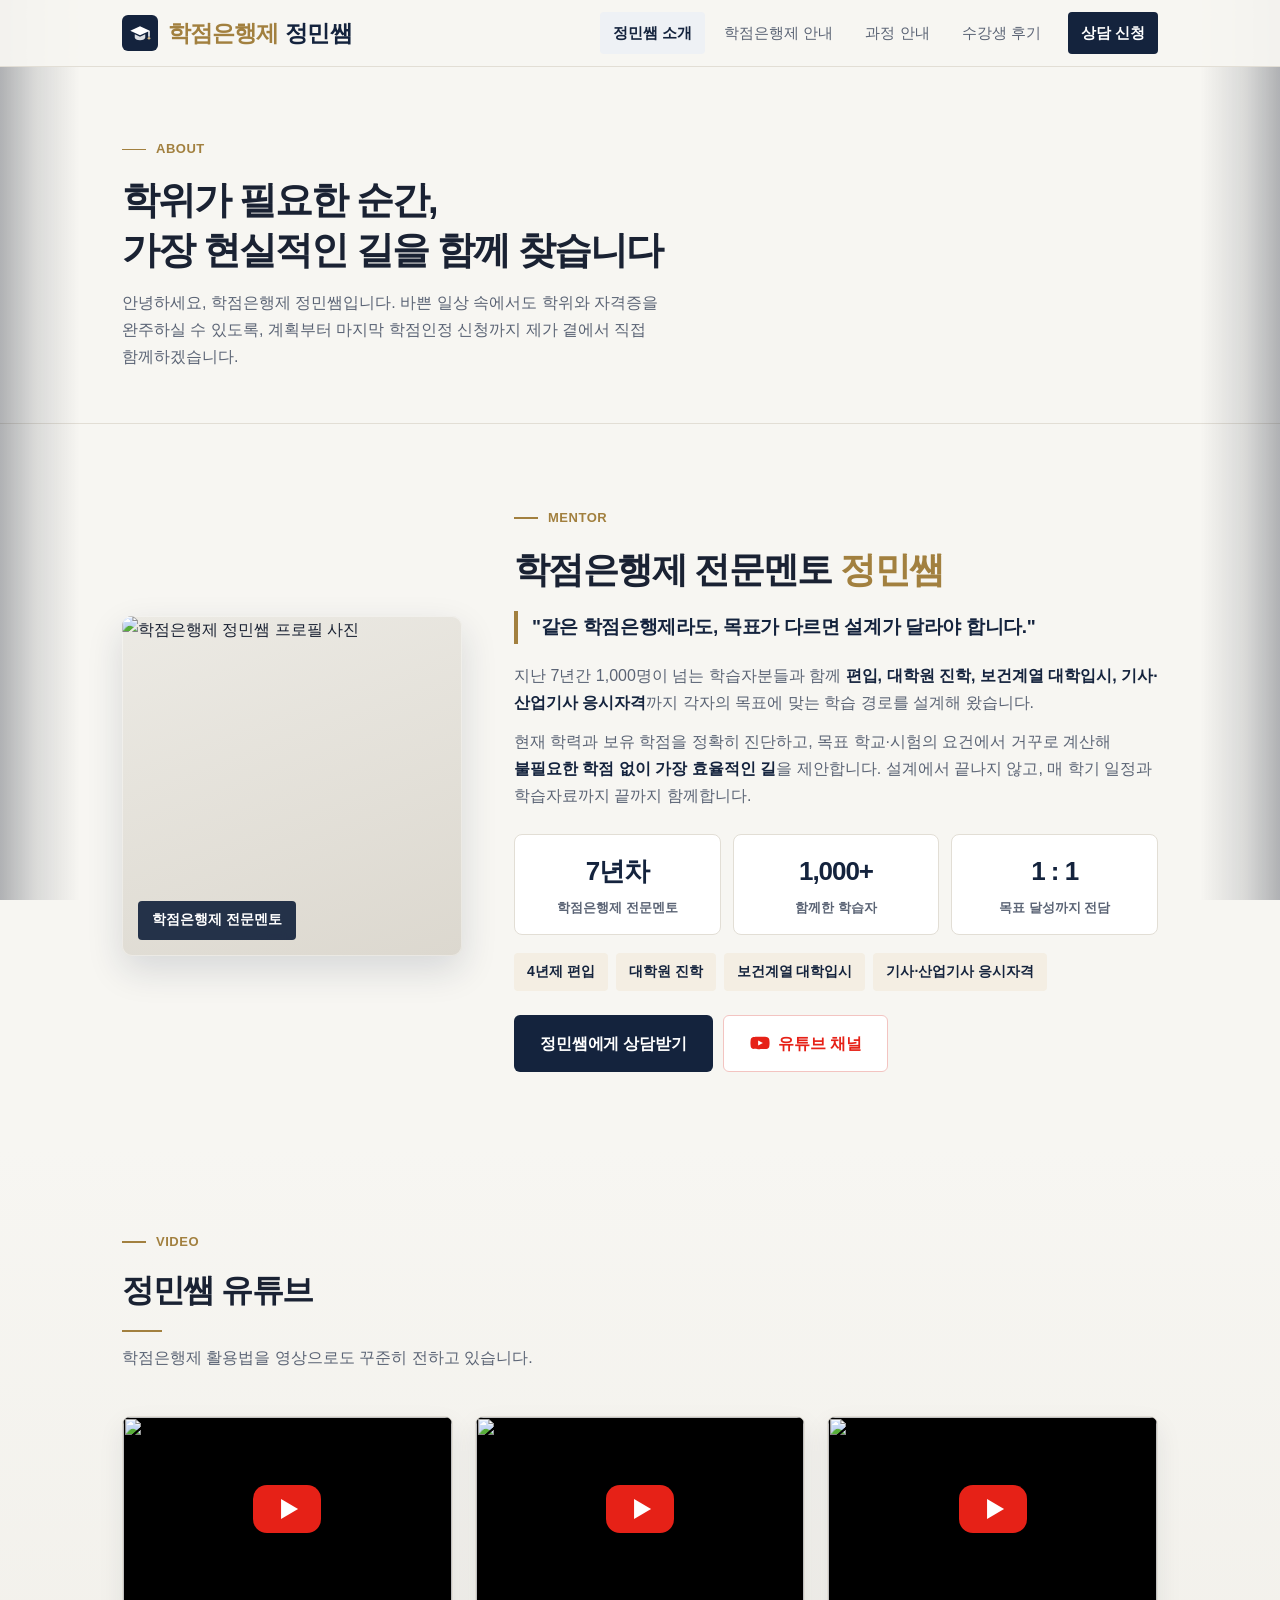
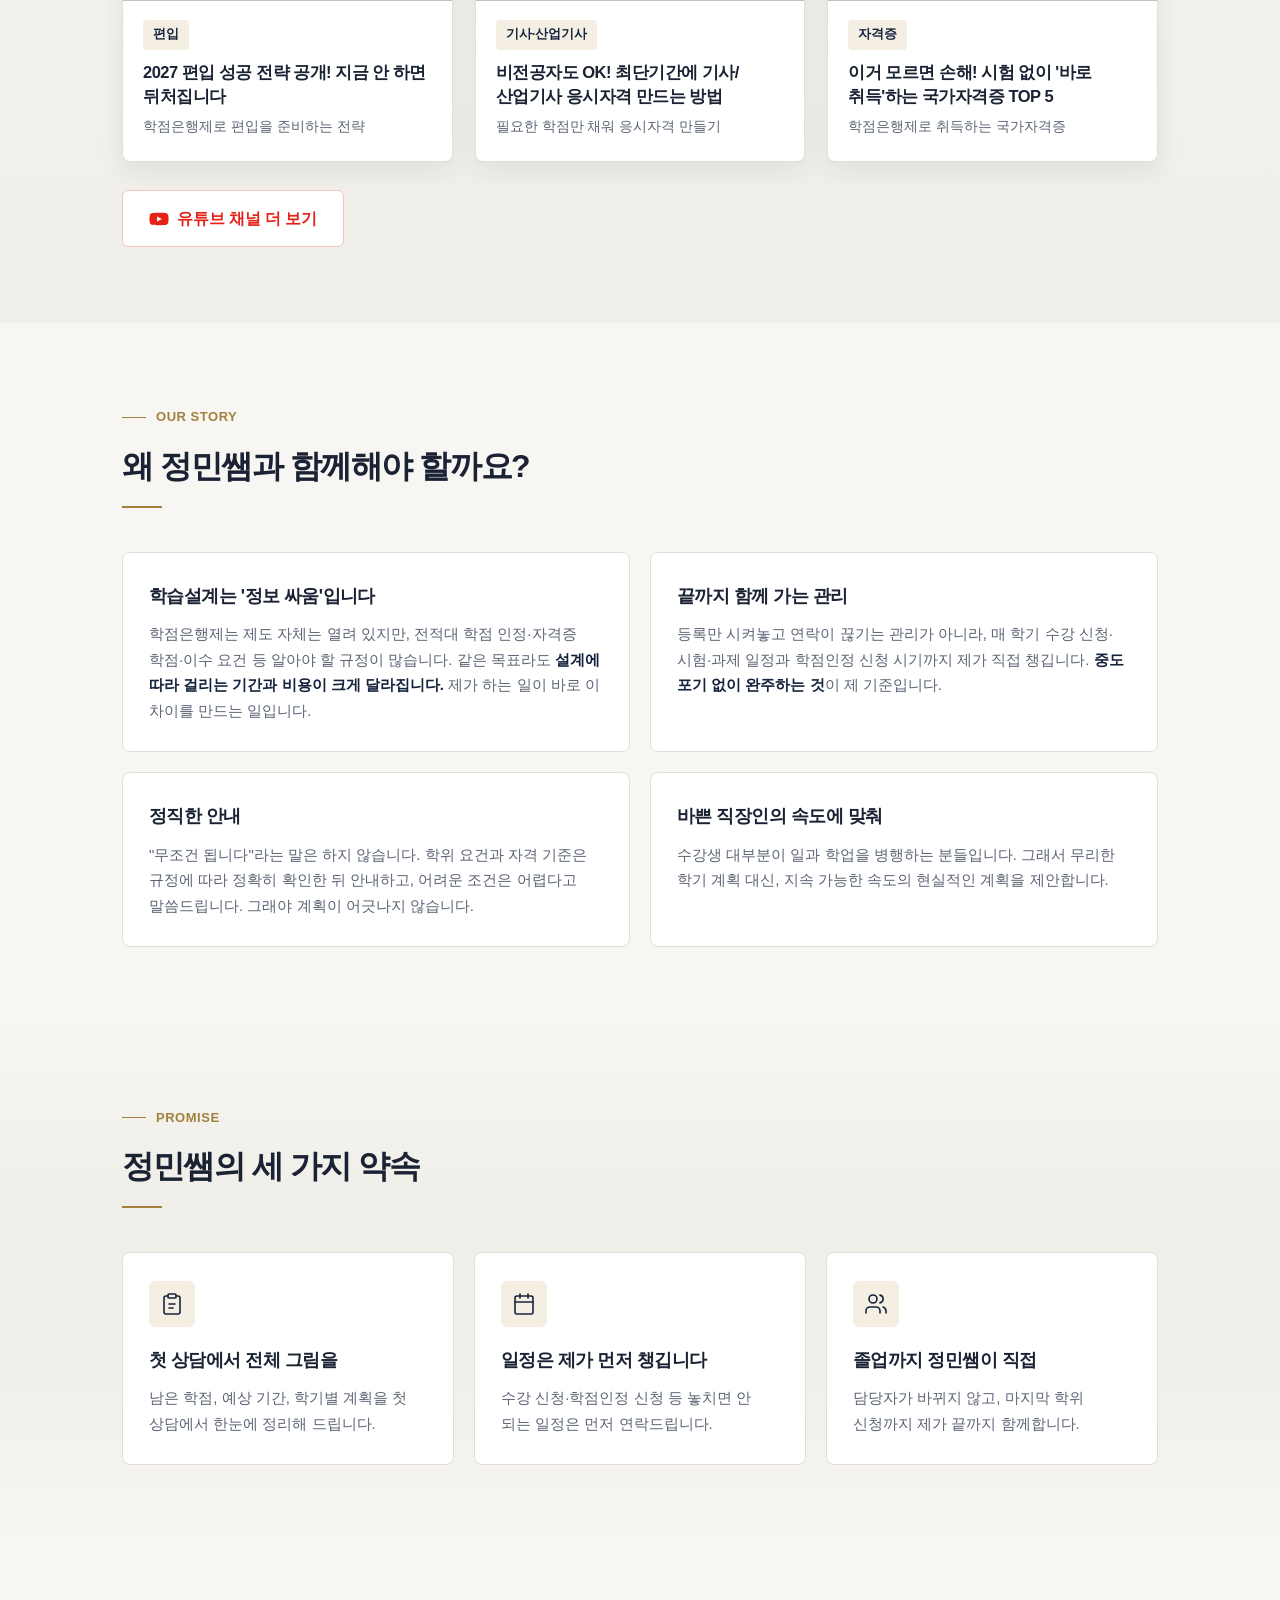
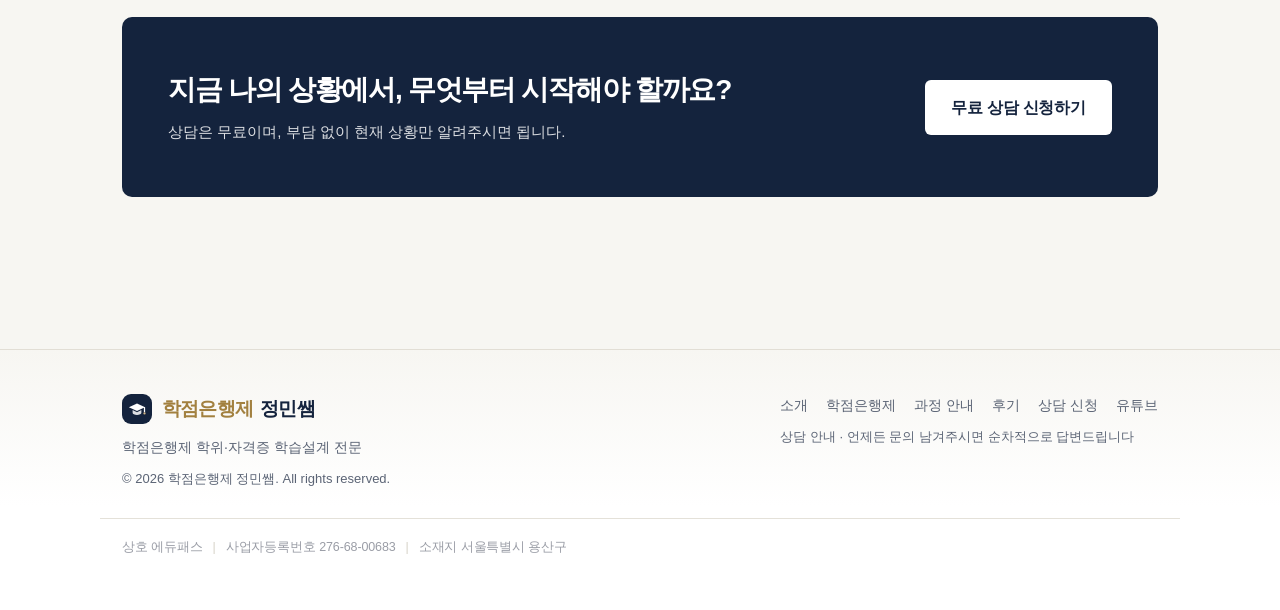
==== commit e0f3877e: "제목 폰트 Pretendard 800(자간 좁게)으로 변경, 골드 톤 조정 Co-Authored-By: Claude Opus 5.5 <noreply@anthropic.com>" ====
--- a/about.html
+++ b/about.html
@@ -21,7 +21,7 @@
 <link rel="icon" href="favicon.svg" type="image/svg+xml">
 <link rel="icon" href="favicon-32.png" sizes="32x32" type="image/png">
 <link rel="apple-touch-icon" href="apple-touch-icon.png">
-<link rel="stylesheet" href="style.css?v=20">
+<link rel="stylesheet" href="style.css?v=21">
 </head>
 <body>
 
@@ -186,7 +186,7 @@
   </div>
 </footer>
 
-<script src="script.js?v=20"></script>
-<script src="video.js?v=20"></script>
+<script src="script.js?v=21"></script>
+<script src="video.js?v=21"></script>
 </body>
 </html>
--- a/style.css
+++ b/style.css
@@ -3,10 +3,9 @@
    팔레트(v3 네이비·골드): paper #F7F6F2 / ink #1A2233 / navy #14233D
            navy-mid #24406A / gold #B08D57 / line #E2DED5
    ※ 변수명 --violet* / --blue / --lilac 은 호환용으로 유지(값은 네이비 계열)
-   서체: Noto Serif KR(제목) + Pretendard(본문)
+   서체: Pretendard (제목 800·자간 좁게 / 본문 400)
    ============================================ */
 @import url('https://cdn.jsdelivr.net/gh/orioncactus/pretendard@v1.3.9/dist/web/static/pretendard.min.css');
-@import url('https://fonts.googleapis.com/css2?family=Noto+Serif+KR:wght@600;700;900&display=swap');
 
 :root{
   --paper:#F7F6F2;
@@ -17,13 +16,13 @@
   --blue:#2B4A75;
   --lilac:#EEF1F5;
   --line:#E2DED5;
-  --gold:#B08D57;
-  --gold-light:#D6BA8A;
+  --gold:#A2803F;
+  --gold-light:#C9A86A;
   --gold-soft:#F4EEE3;
   --white:#FFFFFF;
   --kakao:#FEE500;
   --radius:8px;
-  --display:'Noto Serif KR', serif;
+  --display:'Pretendard', -apple-system, sans-serif;
   --body:'Pretendard', -apple-system, sans-serif;
 }
 *{margin:0;padding:0;box-sizing:border-box}
@@ -514,3 +513,15 @@
 .choice input:checked + span{background:var(--gold-soft);border-color:var(--violet-deep);box-shadow:none}
 .quick-cta .qc-apply{background:var(--violet-deep)}
 th{background:#F1EEE7;color:var(--violet-deep)}
+
+/* v3.1 Pretendard 굵은 제목 — 깔끔하고 또렷하게 */
+.hero h1,.page-head h1,.section-head h2,.cta-band h2,.profile-body h2,.side-card h3{font-weight:800;letter-spacing:-.045em}
+.hero h1{font-size:clamp(34px,5vw,54px);line-height:1.22;letter-spacing:-.05em}
+.hero h1 em{color:var(--gold);box-shadow:none}
+.page-head h1{letter-spacing:-.05em;line-height:1.3}
+.section-head h2{line-height:1.35}
+.profile-body h2 em{color:var(--gold);box-shadow:none}
+.stat b,.profile-stats b{font-weight:800;letter-spacing:-.04em}
+.card h3,.step h4,.video-meta h3{letter-spacing:-.03em}
+.profile-quote{font-weight:600;letter-spacing:-.02em}
+.chip,.hero .chip{font-size:13px;letter-spacing:.04em;color:var(--gold)}
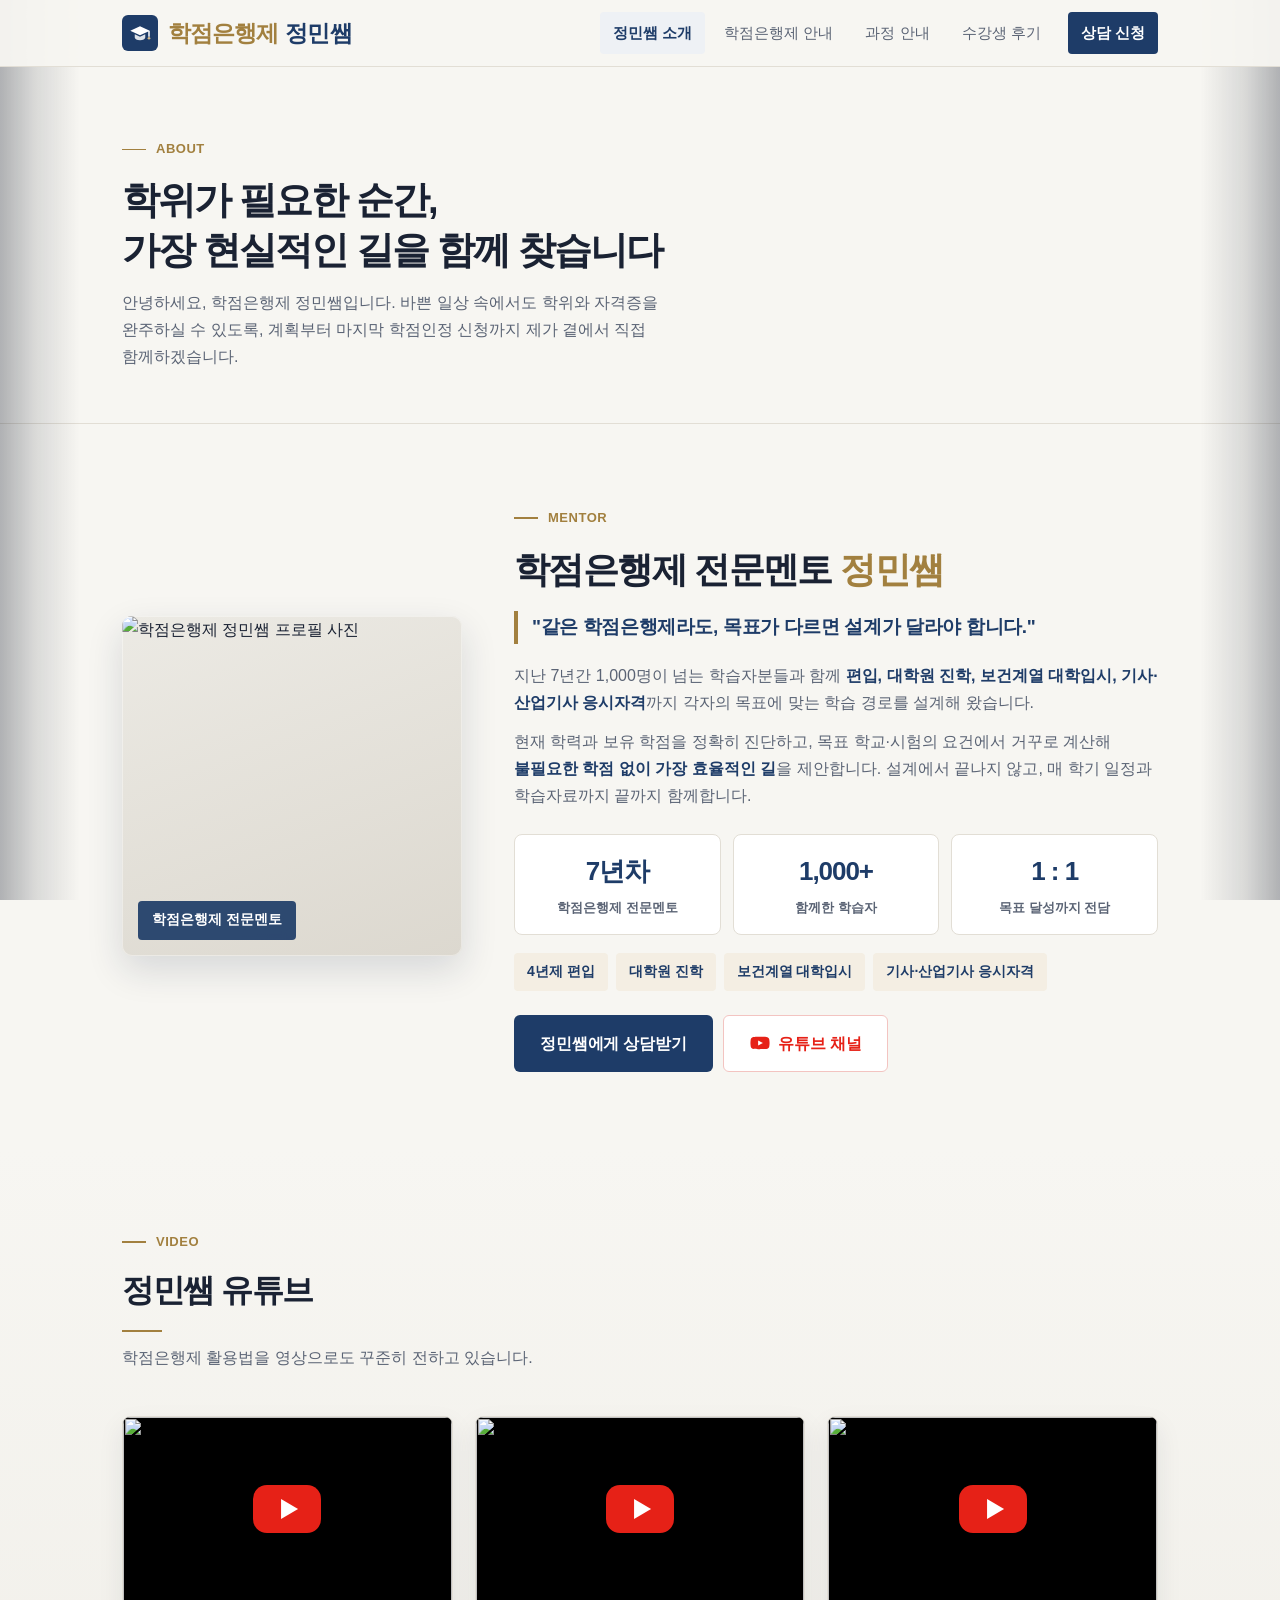
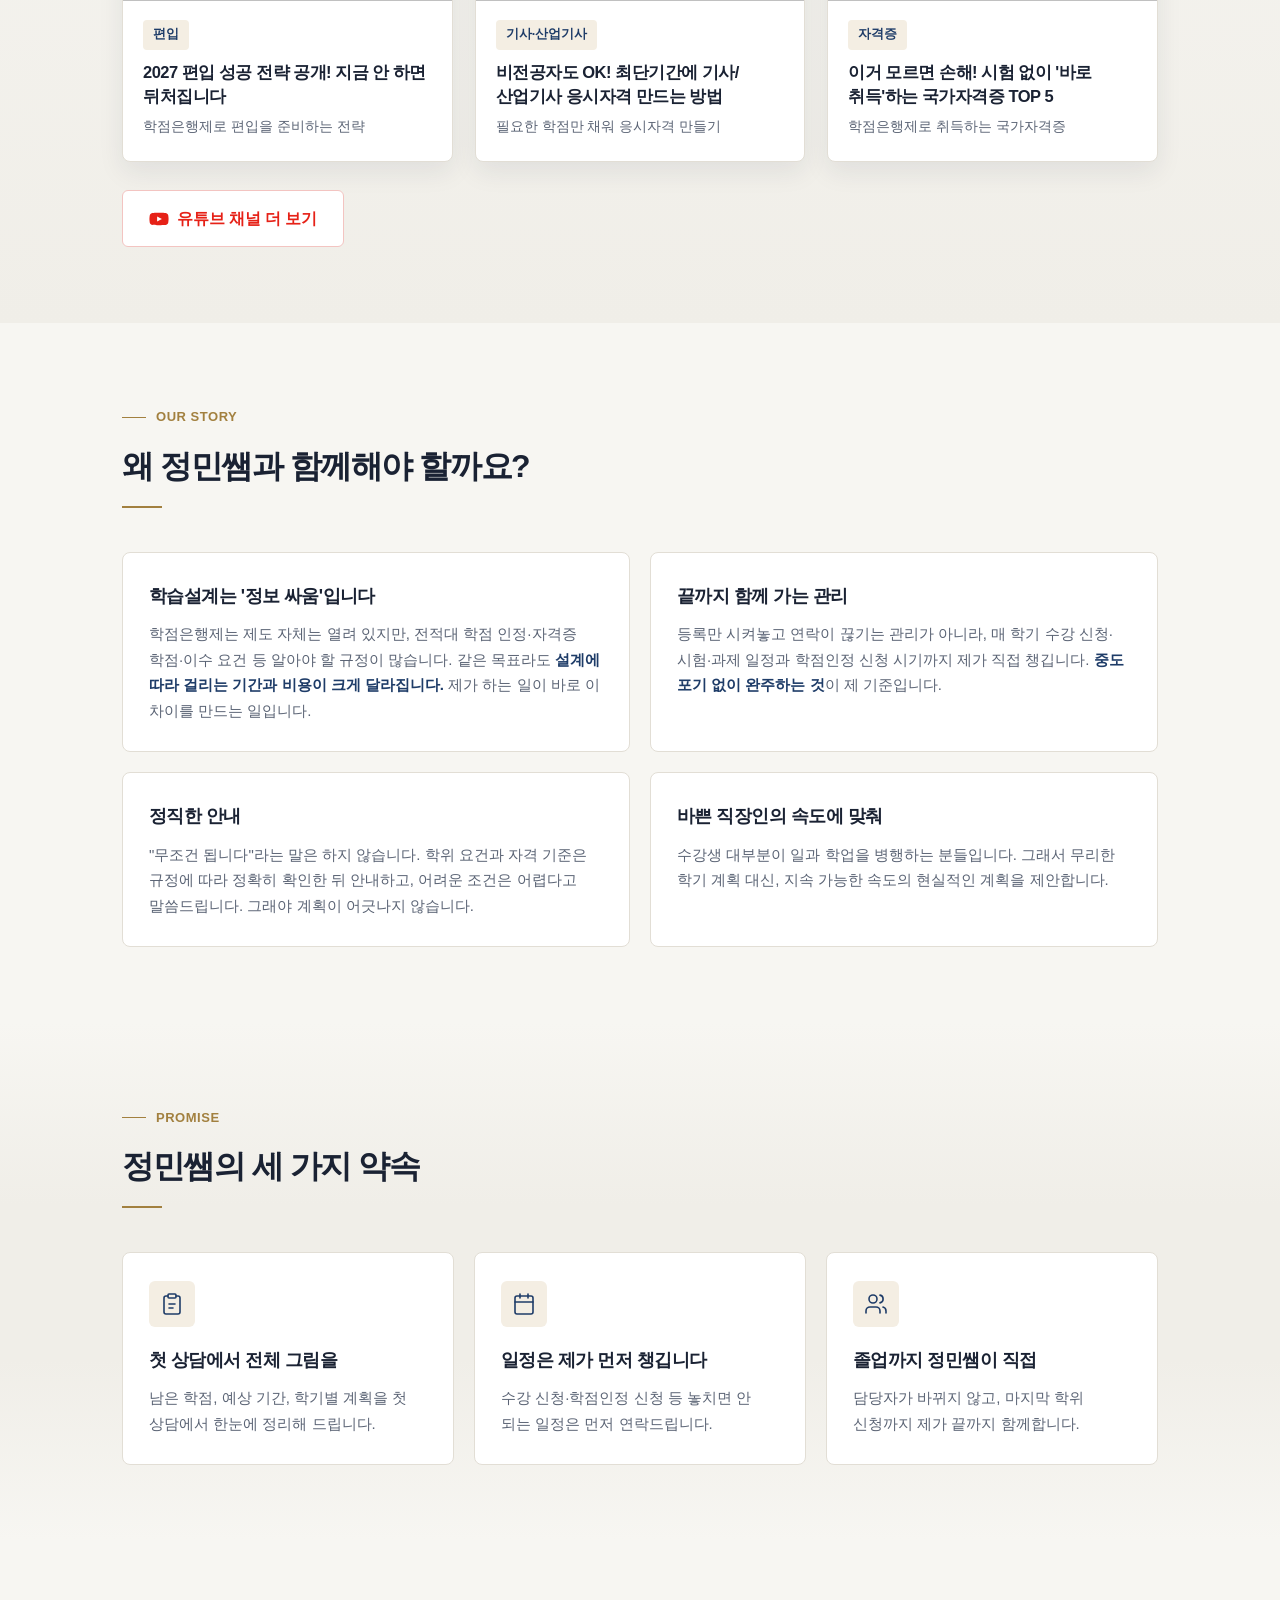
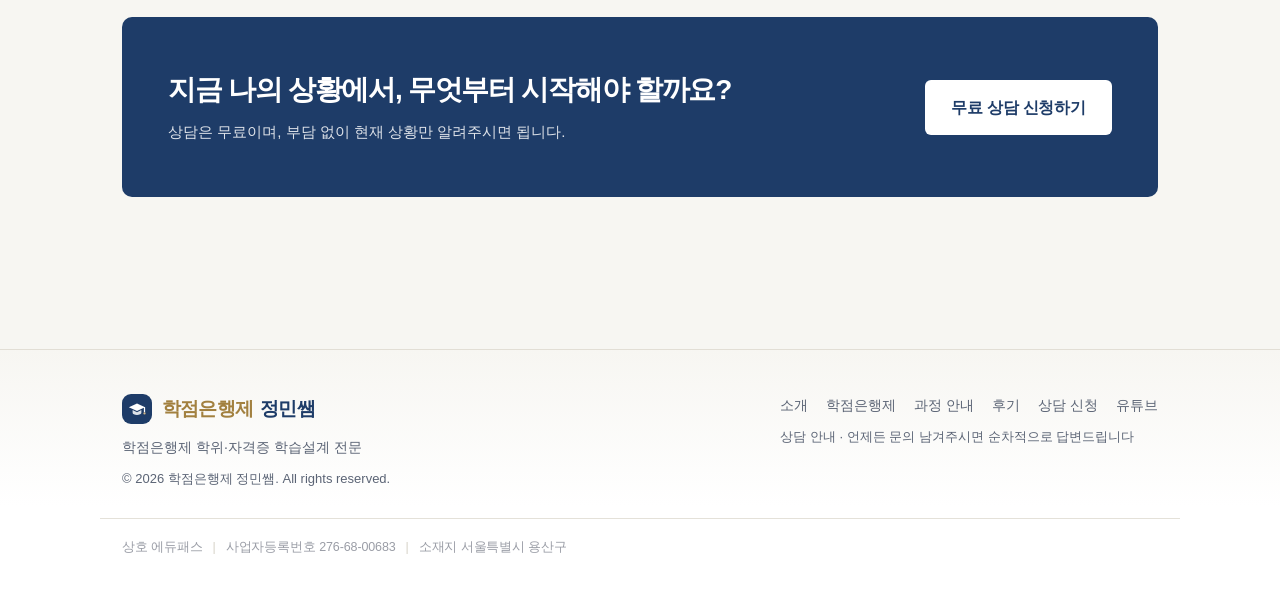
==== commit 3abb40d2: "네이비 밝기·채도 상향, 메인 제목 900 굵기 Co-Authored-By: Claude Opus 5.5 <noreply@anthropic.com>" ====
--- a/about.html
+++ b/about.html
@@ -21,7 +21,7 @@
 <link rel="icon" href="favicon.svg" type="image/svg+xml">
 <link rel="icon" href="favicon-32.png" sizes="32x32" type="image/png">
 <link rel="apple-touch-icon" href="apple-touch-icon.png">
-<link rel="stylesheet" href="style.css?v=21">
+<link rel="stylesheet" href="style.css?v=22">
 </head>
 <body>
 
@@ -186,7 +186,7 @@
   </div>
 </footer>
 
-<script src="script.js?v=21"></script>
-<script src="video.js?v=21"></script>
+<script src="script.js?v=22"></script>
+<script src="video.js?v=22"></script>
 </body>
 </html>
--- a/style.css
+++ b/style.css
@@ -11,9 +11,9 @@
   --paper:#F7F6F2;
   --ink:#1A2233;
   --sub:#5B6475;
-  --violet:#24406A;
-  --violet-deep:#14233D;
-  --blue:#2B4A75;
+  --violet:#2B5288;
+  --violet-deep:#1E3C68;
+  --blue:#335C94;
   --lilac:#EEF1F5;
   --line:#E2DED5;
   --gold:#A2803F;
@@ -316,7 +316,7 @@
 .profile-photo{position:relative;border-radius:24px;overflow:hidden;background:linear-gradient(160deg,#ECEAE4,#DCD8CF);box-shadow:0 18px 44px rgba(20,35,61,.18)}
 .profile-photo img{display:block;width:100%;height:auto;aspect-ratio:1/1;object-fit:cover}
 .profile-photo::after{content:"";position:absolute;inset:0;border-radius:24px;box-shadow:inset 0 0 0 1px rgba(255,255,255,.4);pointer-events:none}
-.profile-badge{position:absolute;left:16px;bottom:16px;background:rgba(20,35,61,.92);color:#fff;font-size:13.5px;font-weight:800;padding:8px 14px;border-radius:999px;backdrop-filter:blur(6px)}
+.profile-badge{position:absolute;left:16px;bottom:16px;background:rgba(30,60,104,.92);color:#fff;font-size:13.5px;font-weight:800;padding:8px 14px;border-radius:999px;backdrop-filter:blur(6px)}
 .profile-body h2{font-family:var(--display);font-size:clamp(26px,3.2vw,36px);line-height:1.4;margin-bottom:16px}
 .profile-body h2 em{font-style:normal;color:var(--violet)}
 .profile-body > p{color:var(--sub);margin-bottom:12px}
@@ -437,7 +437,7 @@
 .logo-mark{border-radius:6px;box-shadow:none}
 .gnb a{border-radius:4px}
 .gnb .cta{background:var(--violet-deep)}
-.gnb .cta:hover{background:#0C1628}
+.gnb .cta:hover{background:#172F52}
 
 /* 섹션 라벨: 알약 칩 → 골드 라인 + 대문자 라벨 */
 .chip,.hero .chip{background:none;border:0;border-radius:0;box-shadow:none;padding:0;gap:10px;font-size:12.5px;font-weight:700;letter-spacing:.16em;color:var(--gold);margin-bottom:16px}
@@ -459,7 +459,7 @@
 .btn{border-radius:6px;letter-spacing:-.01em}
 .btn:hover{transform:none}
 .btn-primary{background:var(--violet-deep);box-shadow:none}
-.btn-primary:hover{background:#0C1628}
+.btn-primary:hover{background:#172F52}
 .btn-ghost{border-color:#CFCAC0}
 .btn-ghost:hover{border-color:var(--violet-deep)}
 
@@ -500,7 +500,7 @@
 .review .stars{color:var(--gold)}
 .profile-photo{border-radius:10px;box-shadow:0 14px 36px rgba(20,35,61,.14)}
 .profile-photo::after{border-radius:10px}
-.profile-badge{border-radius:4px;background:rgba(20,35,61,.92)}
+.profile-badge{border-radius:4px;background:rgba(30,60,104,.92)}
 .profile-body h2 em{color:var(--violet-deep);box-shadow:inset 0 -.2em 0 rgba(176,141,87,.32)}
 .profile-quote{border-left-color:var(--gold);color:var(--violet-deep)!important}
 .profile-tags span,.video-tag{border-radius:4px;background:var(--gold-soft);color:var(--violet-deep)}
@@ -525,3 +525,6 @@
 .card h3,.step h4,.video-meta h3{letter-spacing:-.03em}
 .profile-quote{font-weight:600;letter-spacing:-.02em}
 .chip,.hero .chip{font-size:13px;letter-spacing:.04em;color:var(--gold)}
+
+/* v3.2 메인 제목 더 굵게 */
+.hero h1{font-weight:900;letter-spacing:-.055em}
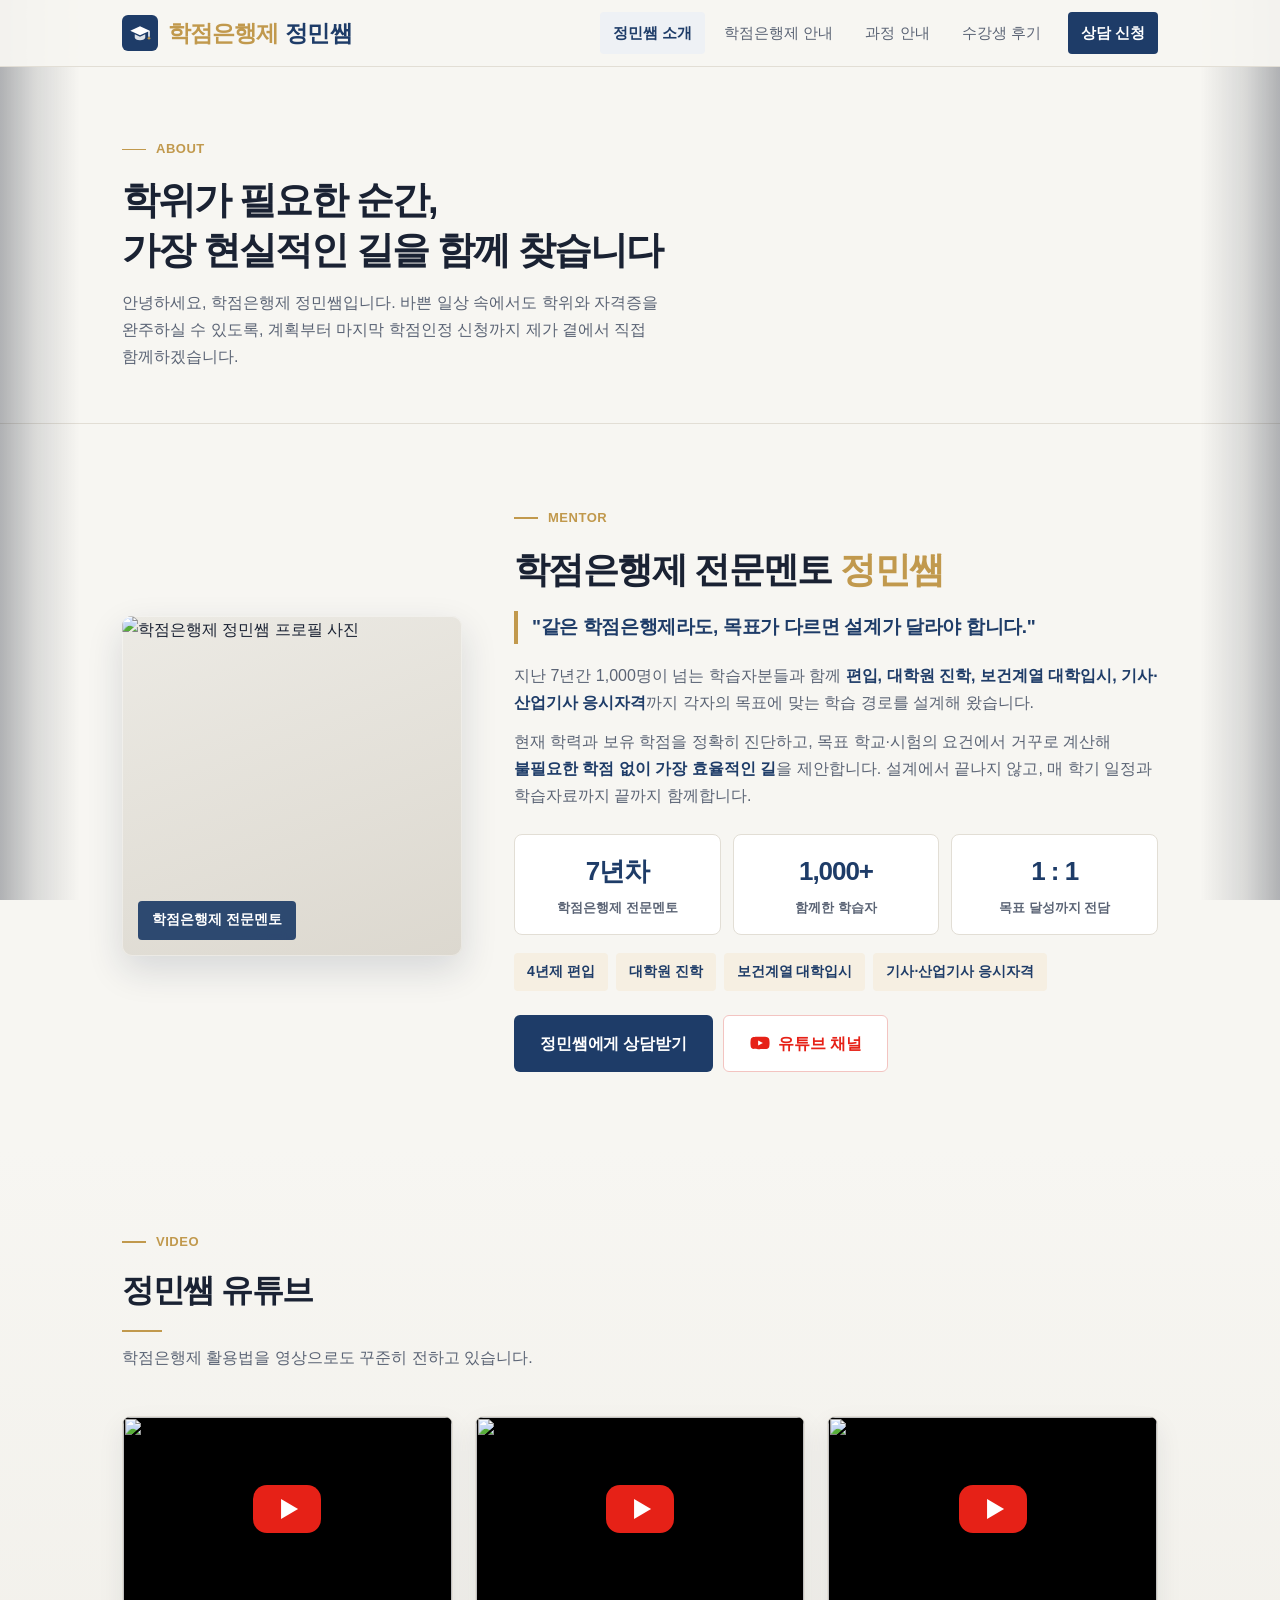
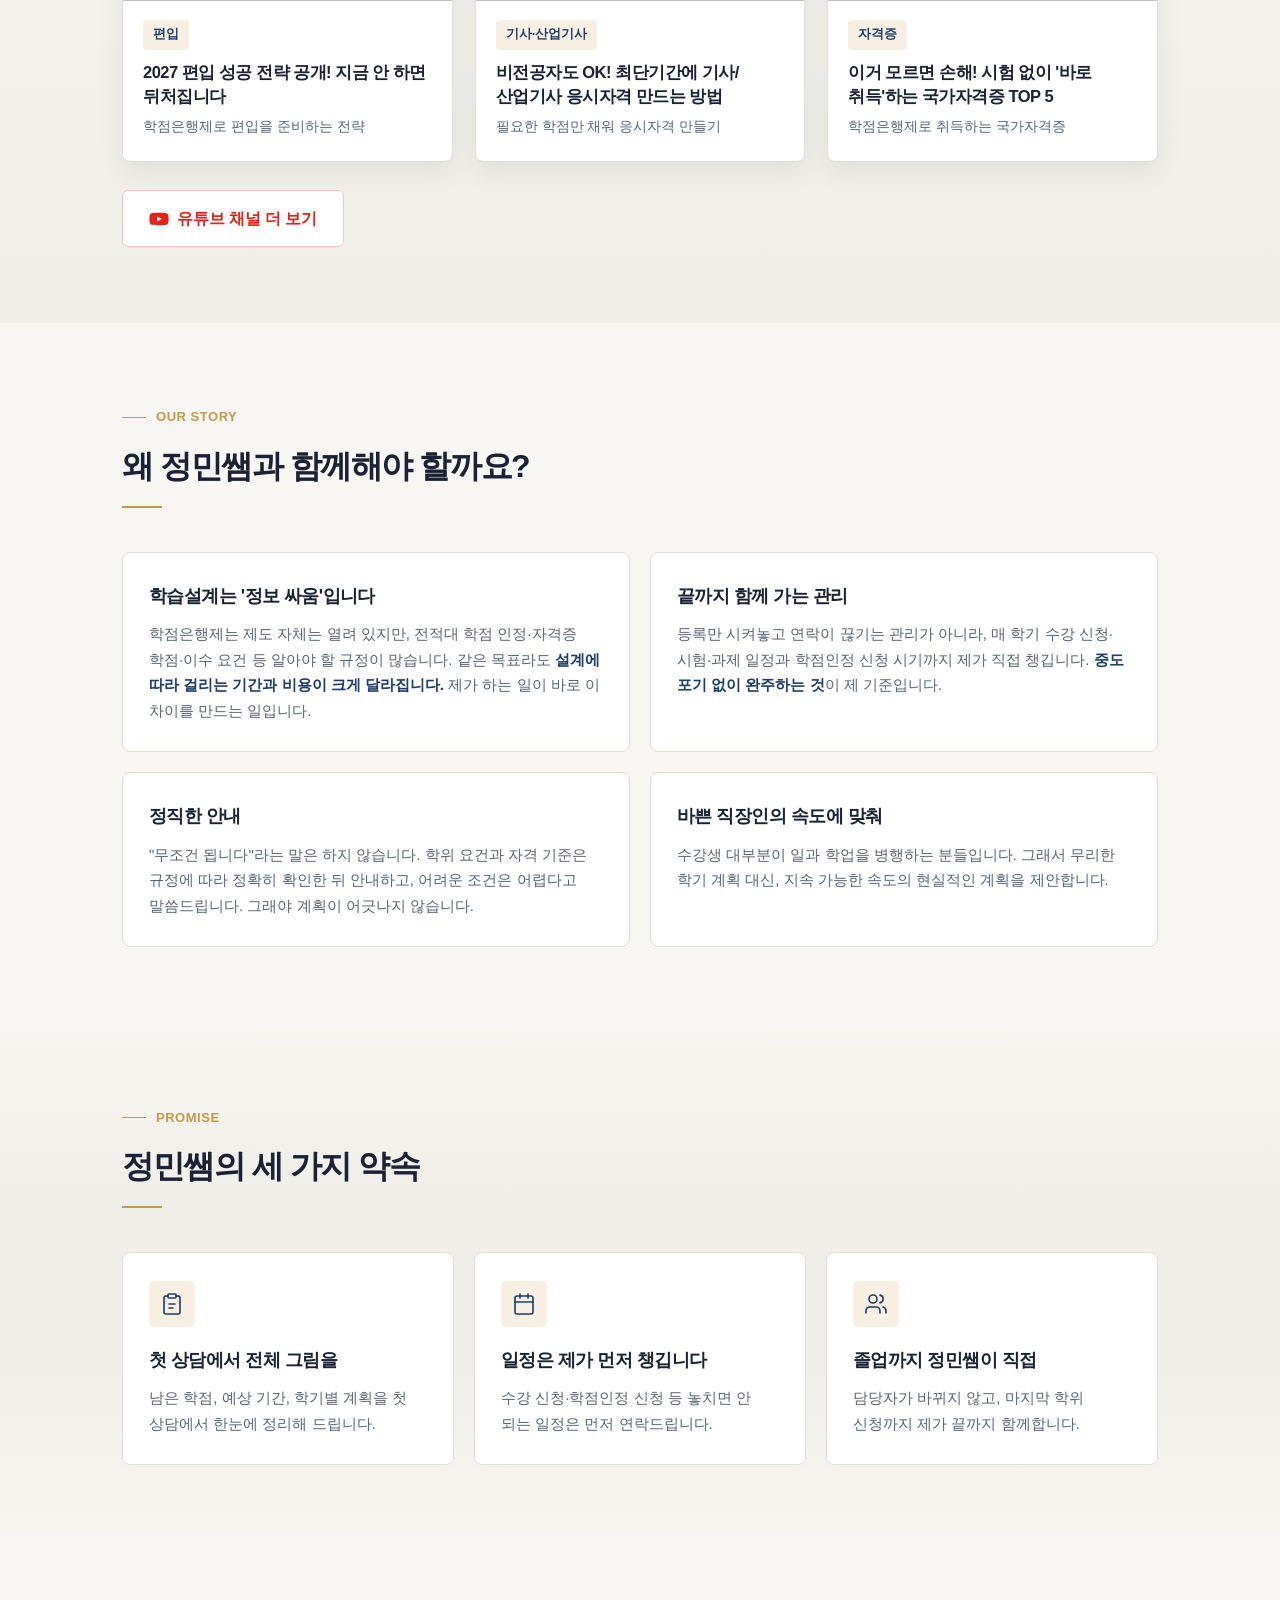
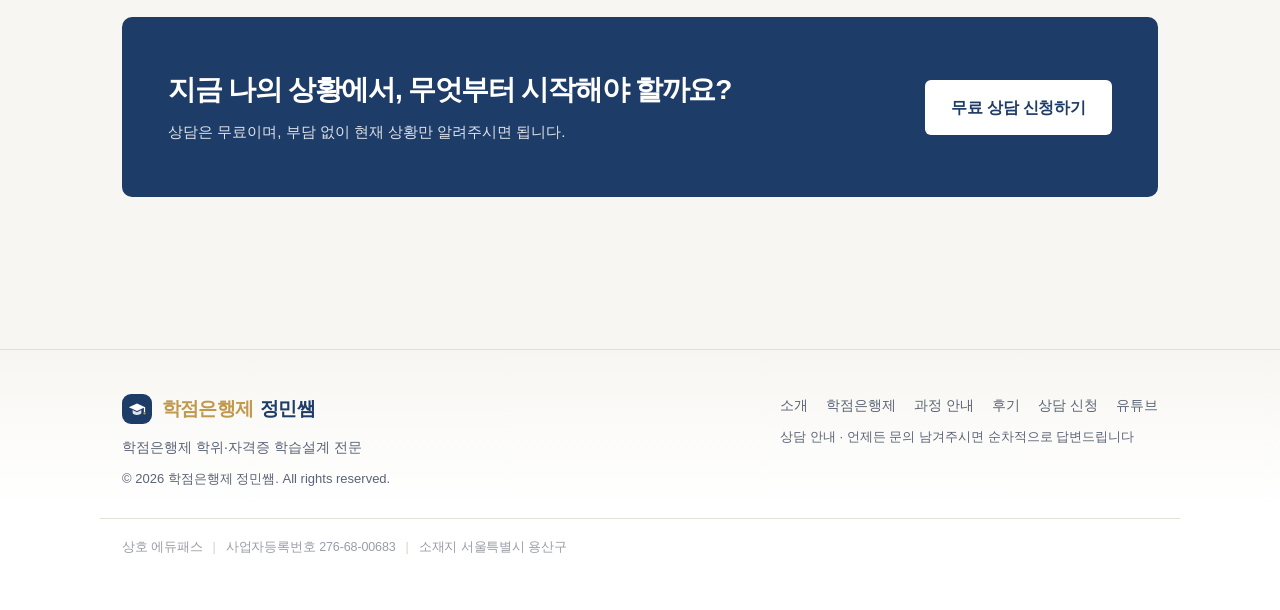
==== commit f8ccef53: "골드 색상 #C1994D로 변경 Co-Authored-By: Claude Opus 5.5 <noreply@anthropic.com>" ====
--- a/about.html
+++ b/about.html
@@ -21,13 +21,13 @@
 <link rel="icon" href="favicon.svg" type="image/svg+xml">
 <link rel="icon" href="favicon-32.png" sizes="32x32" type="image/png">
 <link rel="apple-touch-icon" href="apple-touch-icon.png">
-<link rel="stylesheet" href="style.css?v=22">
+<link rel="stylesheet" href="style.css?v=23">
 </head>
 <body>
 
 <header class="site-header">
   <div class="container header-inner">
-    <a class="logo" href="index.html"><span class="logo-mark" aria-hidden="true"><svg viewBox="0 0 32 32"><path d="M16 7 3 13l13 6 11-5.1V21h2v-8z" fill="#fff"/><path d="M9 17.6V22c0 2 3.1 3.6 7 3.6s7-1.6 7-3.6v-4.4L16 21z" fill="#fff" opacity=".85"/><circle cx="28" cy="23" r="1.8" fill="#D6BA8A"/></svg></span><small>학점은행제</small><b>정민쌤</b></a>
+    <a class="logo" href="index.html"><span class="logo-mark" aria-hidden="true"><svg viewBox="0 0 32 32"><path d="M16 7 3 13l13 6 11-5.1V21h2v-8z" fill="#fff"/><path d="M9 17.6V22c0 2 3.1 3.6 7 3.6s7-1.6 7-3.6v-4.4L16 21z" fill="#fff" opacity=".85"/><circle cx="28" cy="23" r="1.8" fill="#C1994D"/></svg></span><small>학점은행제</small><b>정민쌤</b></a>
     <button class="menu-btn" aria-label="메뉴 열기">☰</button>
     <nav class="gnb">
       <a href="about.html" class="active">정민쌤 소개</a>
@@ -165,7 +165,7 @@
 <footer class="site-footer">
   <div class="container footer-inner">
     <div>
-      <span class="logo"><span class="logo-mark" aria-hidden="true"><svg viewBox="0 0 32 32"><path d="M16 7 3 13l13 6 11-5.1V21h2v-8z" fill="#fff"/><path d="M9 17.6V22c0 2 3.1 3.6 7 3.6s7-1.6 7-3.6v-4.4L16 21z" fill="#fff" opacity=".85"/><circle cx="28" cy="23" r="1.8" fill="#D6BA8A"/></svg></span><small>학점은행제</small><b>정민쌤</b></span>
+      <span class="logo"><span class="logo-mark" aria-hidden="true"><svg viewBox="0 0 32 32"><path d="M16 7 3 13l13 6 11-5.1V21h2v-8z" fill="#fff"/><path d="M9 17.6V22c0 2 3.1 3.6 7 3.6s7-1.6 7-3.6v-4.4L16 21z" fill="#fff" opacity=".85"/><circle cx="28" cy="23" r="1.8" fill="#C1994D"/></svg></span><small>학점은행제</small><b>정민쌤</b></span>
       <p>학점은행제 학위·자격증 학습설계 전문</p>
       <p class="copyright">© 2026 학점은행제 정민쌤. All rights reserved.</p>
     </div>
@@ -186,7 +186,7 @@
   </div>
 </footer>
 
-<script src="script.js?v=22"></script>
-<script src="video.js?v=22"></script>
+<script src="script.js?v=23"></script>
+<script src="video.js?v=23"></script>
 </body>
 </html>
--- a/style.css
+++ b/style.css
@@ -16,9 +16,9 @@
   --blue:#335C94;
   --lilac:#EEF1F5;
   --line:#E2DED5;
-  --gold:#A2803F;
-  --gold-light:#C9A86A;
-  --gold-soft:#F4EEE3;
+  --gold:#C1994D;
+  --gold-light:#C1994D;
+  --gold-soft:#F6EFE2;
   --white:#FFFFFF;
   --kakao:#FEE500;
   --radius:8px;
@@ -361,16 +361,16 @@
 .band-dark::after{width:300px;height:300px;left:-90px;bottom:-140px;background:rgba(255,255,255,.05)}
 .band-dark .container{position:relative;z-index:1}
 .band-dark .chip{background:rgba(255,255,255,.12);border-color:rgba(255,255,255,.28);color:#fff}
-.band-dark .chip::before{background:#D6BA8A}
+.band-dark .chip::before{background:#C1994D}
 .band-dark .section-head h2{color:#fff}
-.band-dark .section-head h2::after{background:linear-gradient(90deg,#D6BA8A,#fff)}
+.band-dark .section-head h2::after{background:linear-gradient(90deg,#C1994D,#fff)}
 .band-dark .card{background:rgba(255,255,255,.09);border:1px solid rgba(255,255,255,.22);backdrop-filter:blur(6px);counter-increment:why}
 .band-dark .card:hover{background:rgba(255,255,255,.14);box-shadow:0 16px 36px rgba(5,10,20,.3)}
 .band-dark .grid-3{counter-reset:why}
 .band-dark .card h3{color:#fff}
-.band-dark .card h3::before{content:"0" counter(why);display:block;font-family:var(--display);font-size:15px;color:#D6BA8A;margin-bottom:8px;-webkit-text-stroke:0}
+.band-dark .card h3::before{content:"0" counter(why);display:block;font-family:var(--display);font-size:15px;color:#C1994D;margin-bottom:8px;-webkit-text-stroke:0}
 .band-dark .card p{color:rgba(255,255,255,.82)}
-.band-dark .card p b{color:#E6CF9E}
+.band-dark .card p b{color:#E2C487}
 
 .band-review{background:linear-gradient(180deg,var(--paper) 0%,#F0EEE8 40%,#EEF0F2 75%,var(--paper) 100%)}
 .band-review .review{border-color:#E2DED5;box-shadow:0 10px 26px rgba(20,35,61,.07)}
@@ -451,8 +451,8 @@
 .hero{background:var(--paper)}
 .hero::before{display:none}
 .hero h1{letter-spacing:-.02em;color:var(--violet-deep)}
-.hero h1 em{color:var(--violet-deep);border-bottom:0;box-shadow:inset 0 -.2em 0 rgba(176,141,87,.32)}
-.hl{background:linear-gradient(transparent 64%, rgba(176,141,87,.26) 64%);color:var(--violet-deep)}
+.hero h1 em{color:var(--violet-deep);border-bottom:0;box-shadow:inset 0 -.2em 0 rgba(193,153,77,.32)}
+.hl{background:linear-gradient(transparent 64%, rgba(193,153,77,.26) 64%);color:var(--violet-deep)}
 .page-head{background:var(--paper)}
 
 /* 버튼: 단색·각진 모서리·과한 그림자 제거 */
@@ -501,11 +501,11 @@
 .profile-photo{border-radius:10px;box-shadow:0 14px 36px rgba(20,35,61,.14)}
 .profile-photo::after{border-radius:10px}
 .profile-badge{border-radius:4px;background:rgba(30,60,104,.92)}
-.profile-body h2 em{color:var(--violet-deep);box-shadow:inset 0 -.2em 0 rgba(176,141,87,.32)}
+.profile-body h2 em{color:var(--violet-deep);box-shadow:inset 0 -.2em 0 rgba(193,153,77,.32)}
 .profile-quote{border-left-color:var(--gold);color:var(--violet-deep)!important}
 .profile-tags span,.video-tag{border-radius:4px;background:var(--gold-soft);color:var(--violet-deep)}
 .side-card{background:var(--gold-soft)}
-.side-card li{border-bottom-color:rgba(176,141,87,.28)}
+.side-card li{border-bottom-color:rgba(193,153,77,.28)}
 .cta-band{border-radius:10px}
 .cta-band .btn{color:var(--violet-deep)}
 .video-card,.review,details,.form-card,.table-wrap,.step{border-radius:var(--radius)}
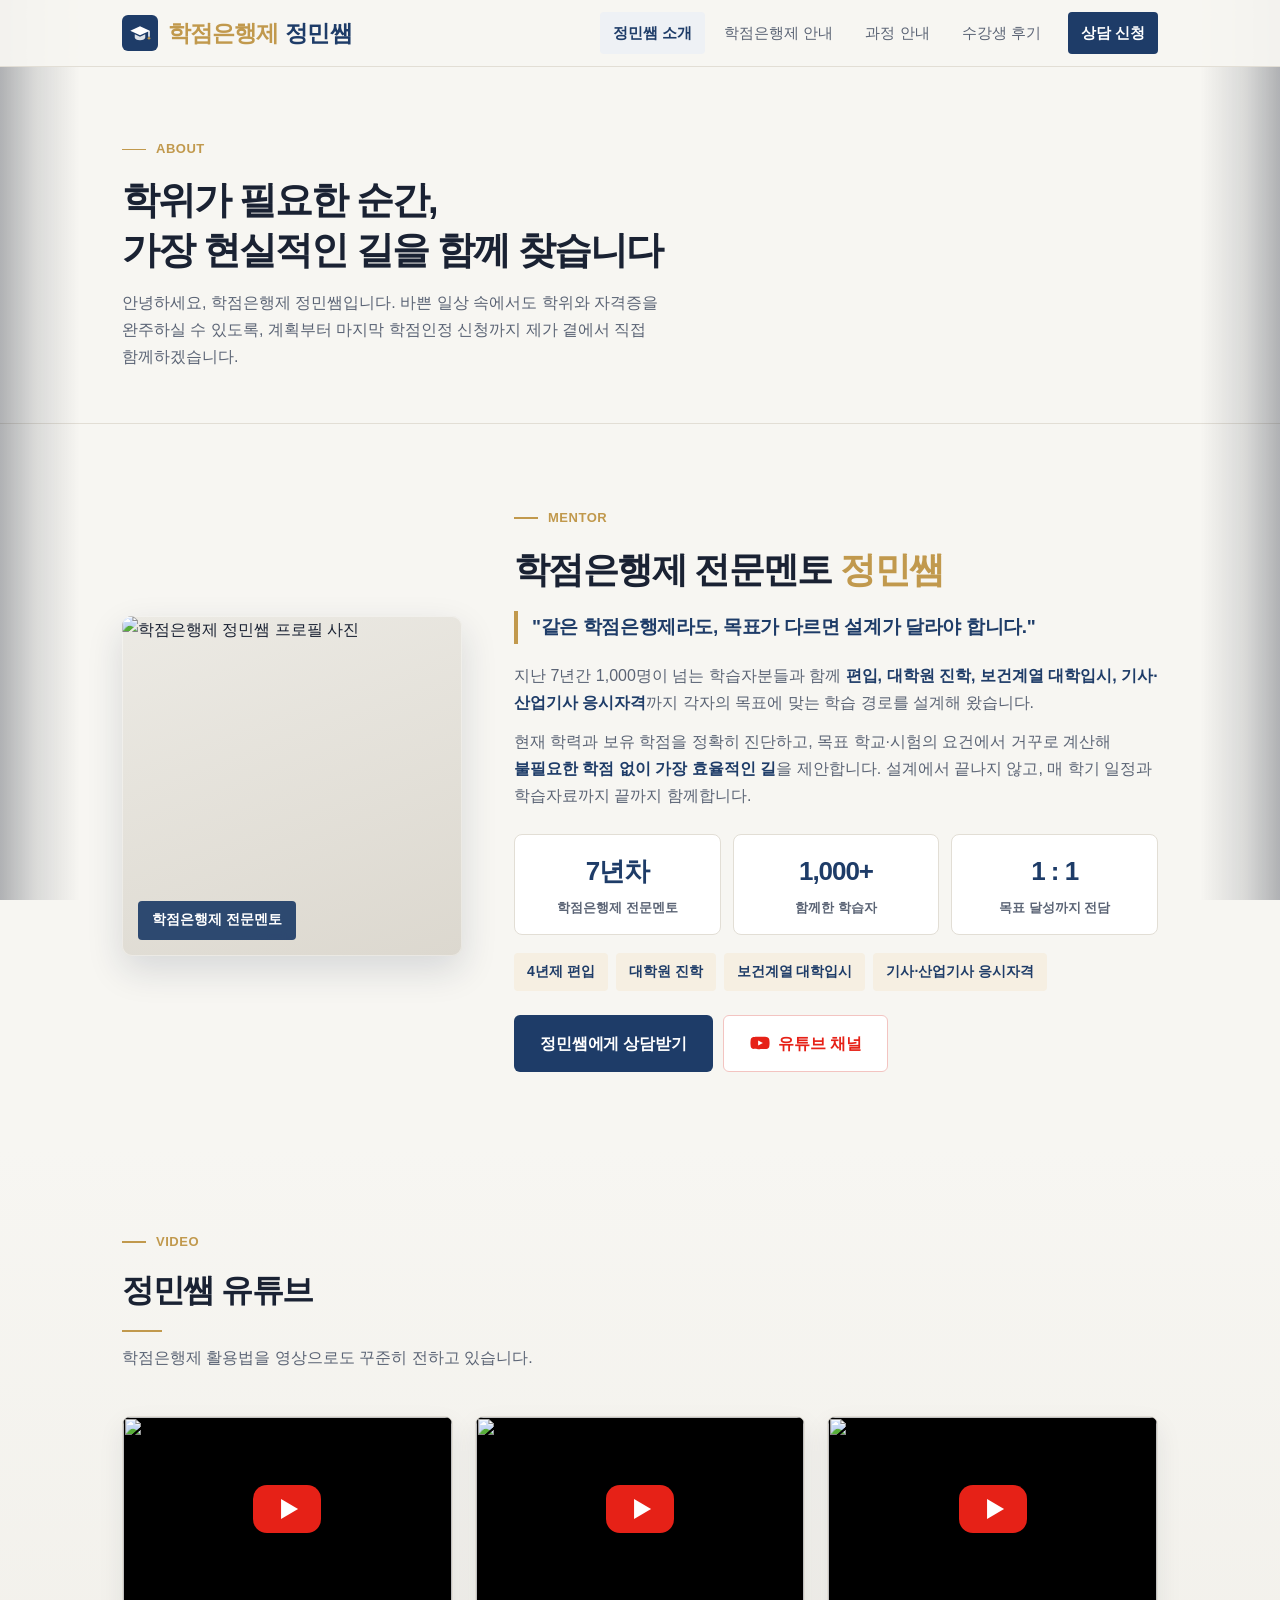
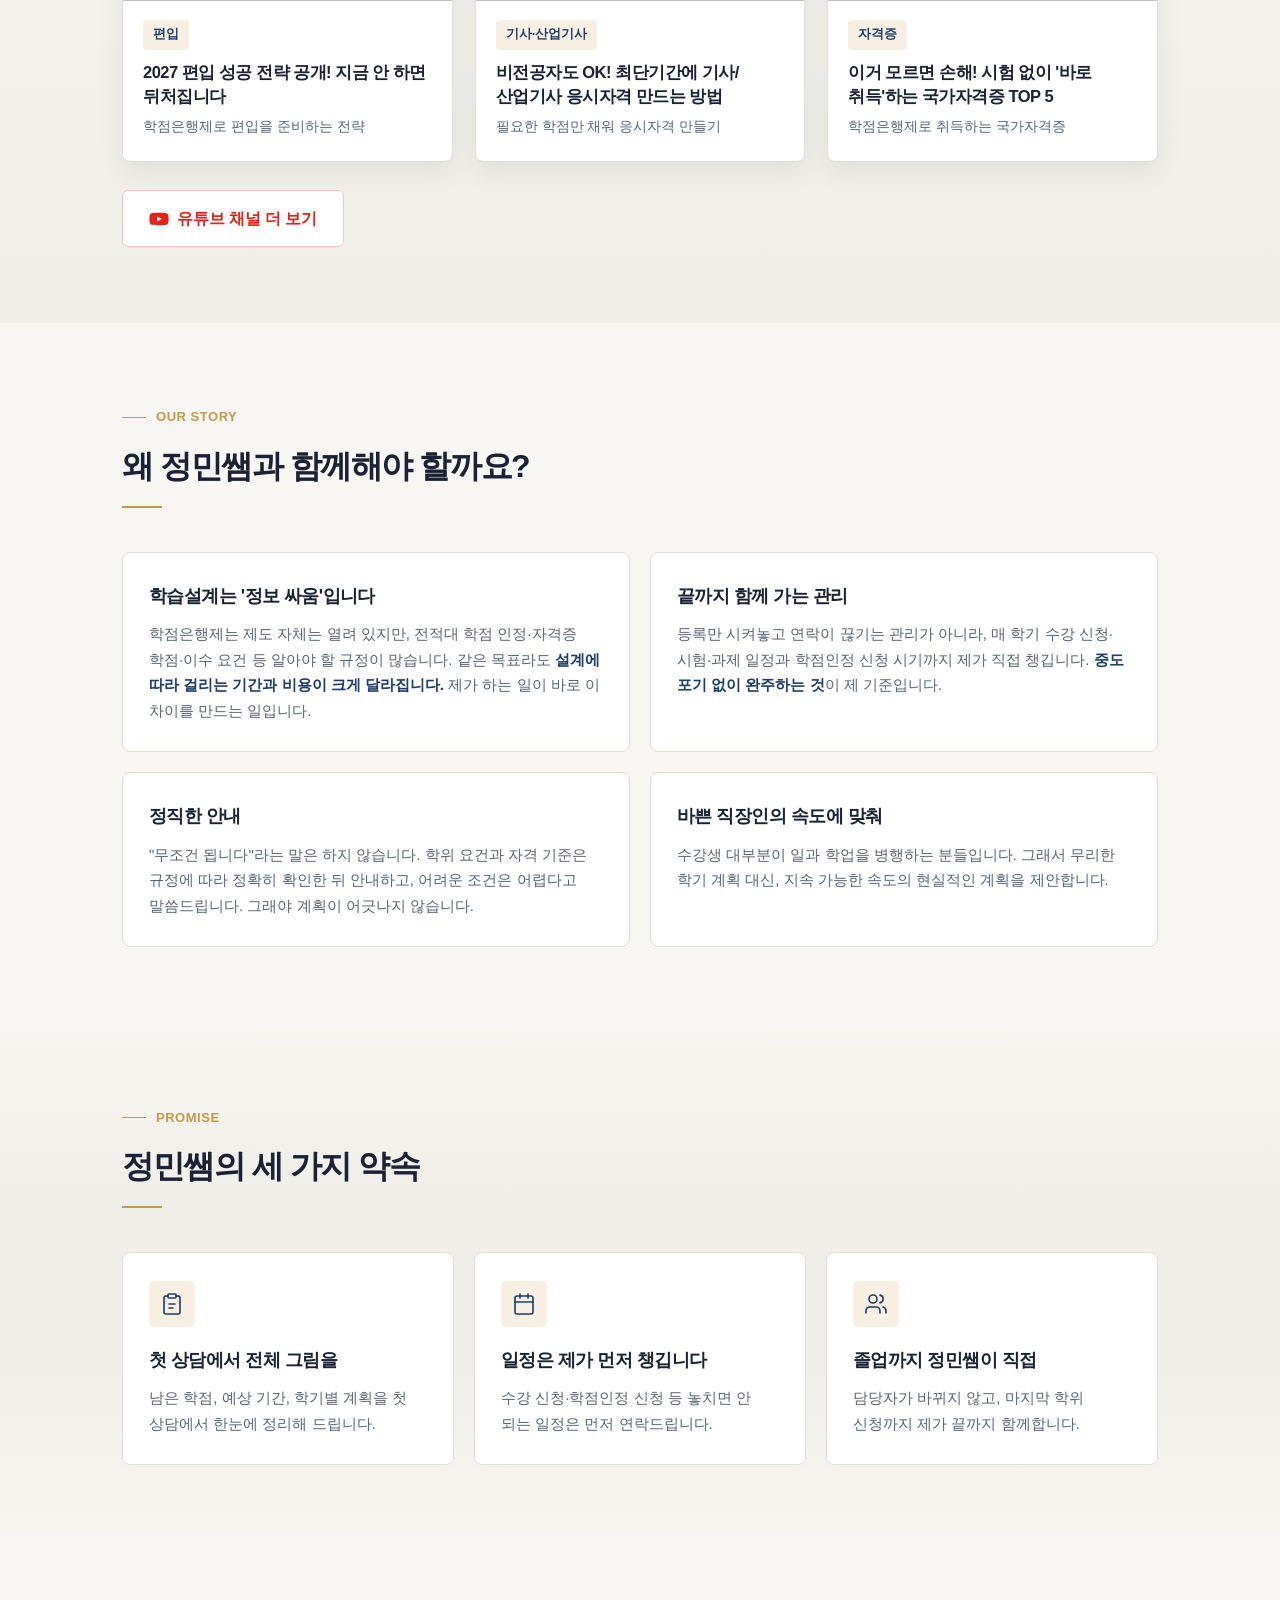
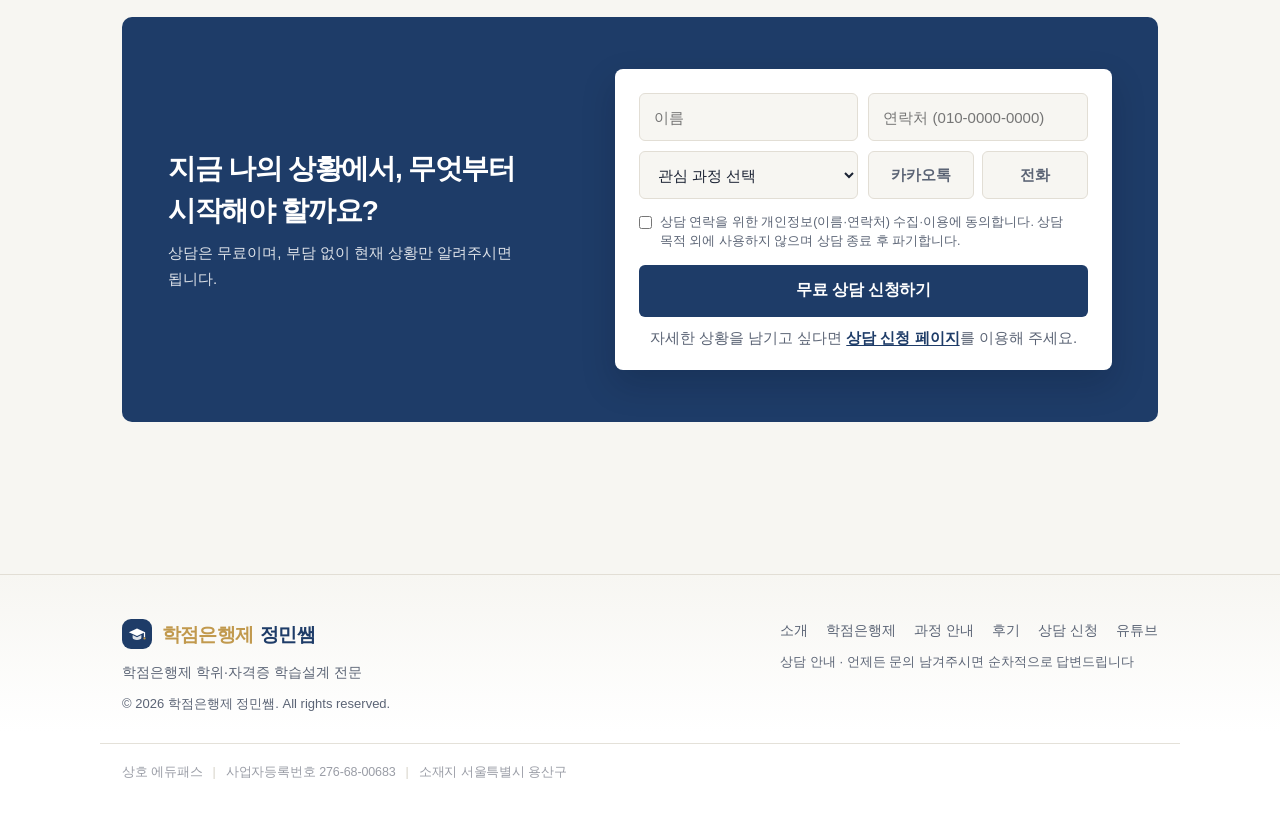
==== commit 8bab05cf: "각 페이지 하단에 바로 입력하는 간편 상담 폼 추가 - 메인·소개·학점은행제 안내·과정·후기 페이지 CTA 밴드에 이름/연락처/관심과정/상담방식 폼 - contact.js를 여러 " ====
--- a/about.html
+++ b/about.html
@@ -21,7 +21,7 @@
 <link rel="icon" href="favicon.svg" type="image/svg+xml">
 <link rel="icon" href="favicon-32.png" sizes="32x32" type="image/png">
 <link rel="apple-touch-icon" href="apple-touch-icon.png">
-<link rel="stylesheet" href="style.css?v=23">
+<link rel="stylesheet" href="style.css?v=24">
 </head>
 <body>
 
@@ -152,12 +152,30 @@
 
 <section class="section">
   <div class="container">
-    <div class="cta-band">
+    <div class="cta-band cta-form">
       <div>
         <h2>지금 나의 상황에서, 무엇부터 시작해야 할까요?</h2>
         <p>상담은 무료이며, 부담 없이 현재 상황만 알려주시면 됩니다.</p>
       </div>
-      <a href="contact.html" class="btn">무료 상담 신청하기</a>
+      <form class="quick-form" novalidate>
+        <div class="qf-grid">
+          <input type="text" name="name" placeholder="이름" aria-label="이름" required>
+          <input type="tel" name="phone" placeholder="연락처 (010-0000-0000)" aria-label="연락처" required>
+          <select name="course" aria-label="관심 과정" required><option value="">관심 과정 선택</option><option>편입·대학원·대졸자 전형 준비</option><option>보건계열(간호 등) 대학입시 준비</option><option>기사·산업기사 응시요건 준비</option><option>학사·전문학사 학위 취득</option><option>고득점 학습자료 지원</option><option>아직 잘 모르겠어요 (상담 후 결정)</option></select>
+          <div class="choice-group qf-choice" role="radiogroup" aria-label="희망 상담 방식">
+            <label class="choice"><input type="radio" name="contact_method" value="카카오톡" required><span>카카오톡</span></label>
+            <label class="choice"><input type="radio" name="contact_method" value="전화"><span>전화</span></label>
+          </div>
+        </div>
+        <label class="qf-agree"><input type="checkbox" required><span>상담 연락을 위한 개인정보(이름·연락처) 수집·이용에 동의합니다. 상담 목적 외에 사용하지 않으며 상담 종료 후 파기합니다.</span></label>
+        <input type="hidden" name="email" value="">
+        <input type="hidden" name="education" value="">
+        <input type="hidden" name="message" value="[하단 간편 상담 신청 · 정민쌤 소개]">
+        <input type="text" name="website" tabindex="-1" autocomplete="off" style="display:none">
+        <button type="submit" class="btn qf-submit">무료 상담 신청하기</button>
+        <p class="form-status" role="status" aria-live="polite"></p>
+        <p class="qf-more">자세한 상황을 남기고 싶다면 <a href="contact.html">상담 신청 페이지</a>를 이용해 주세요.</p>
+      </form>
     </div>
   </div>
 </section>
@@ -186,7 +204,9 @@
   </div>
 </footer>
 
-<script src="script.js?v=23"></script>
-<script src="video.js?v=23"></script>
+<script src="https://cdn.jsdelivr.net/npm/@emailjs/browser@4/dist/email.min.js"></script>
+<script src="script.js?v=24"></script>
+<script src="contact.js?v=24"></script>
+<script src="video.js?v=24"></script>
 </body>
 </html>
--- a/style.css
+++ b/style.css
@@ -528,3 +528,24 @@
 
 /* v3.2 메인 제목 더 굵게 */
 .hero h1{font-weight:900;letter-spacing:-.055em}
+
+/* 하단 간편 상담 폼 (각 페이지 CTA 밴드 안) */
+.cta-form{display:grid;grid-template-columns:.9fr 1.1fr;gap:40px;align-items:center}
+.cta-form > div:first-child p{max-width:24em}
+.quick-form{background:#fff;border-radius:var(--radius);padding:24px 24px 20px;color:var(--ink);box-shadow:0 14px 34px rgba(5,10,20,.18)}
+.qf-grid{display:grid;grid-template-columns:1fr 1fr;gap:10px}
+.quick-form input[type=text],.quick-form input[type=tel],.quick-form select{width:100%;height:48px;padding:0 14px;border:1.5px solid var(--line);border-radius:6px;font-family:var(--body);font-size:15px;background:var(--paper);color:var(--ink)}
+.quick-form input:focus,.quick-form select:focus{outline:none;border-color:var(--violet-deep)}
+.qf-choice{gap:8px}
+.qf-choice .choice span{height:48px;font-size:14.5px}
+.qf-agree{display:flex;gap:8px;align-items:flex-start;margin:14px 0 14px;font-size:12.5px;line-height:1.5;color:var(--sub);cursor:pointer}
+.qf-agree input{margin-top:3px;flex:none}
+.cta-band .btn.qf-submit{width:100%;height:52px;background:var(--violet-deep);color:#fff;font-size:16px}
+.cta-band .btn.qf-submit:hover{background:#172F52}
+.quick-form .form-status{margin-top:10px;font-size:14px}
+.quick-form .form-status:empty{display:none}
+.qf-more{margin-top:10px;font-size:12.5px;color:var(--sub);text-align:center}
+.qf-more a{color:var(--violet-deep);font-weight:700;text-decoration:underline;text-underline-offset:2px}
+.cta-form .qf-more{opacity:1}
+@media (max-width:900px){.cta-form{grid-template-columns:1fr;gap:24px}}
+@media (max-width:640px){.qf-grid{grid-template-columns:1fr}.quick-form{padding:20px 16px 16px}}
